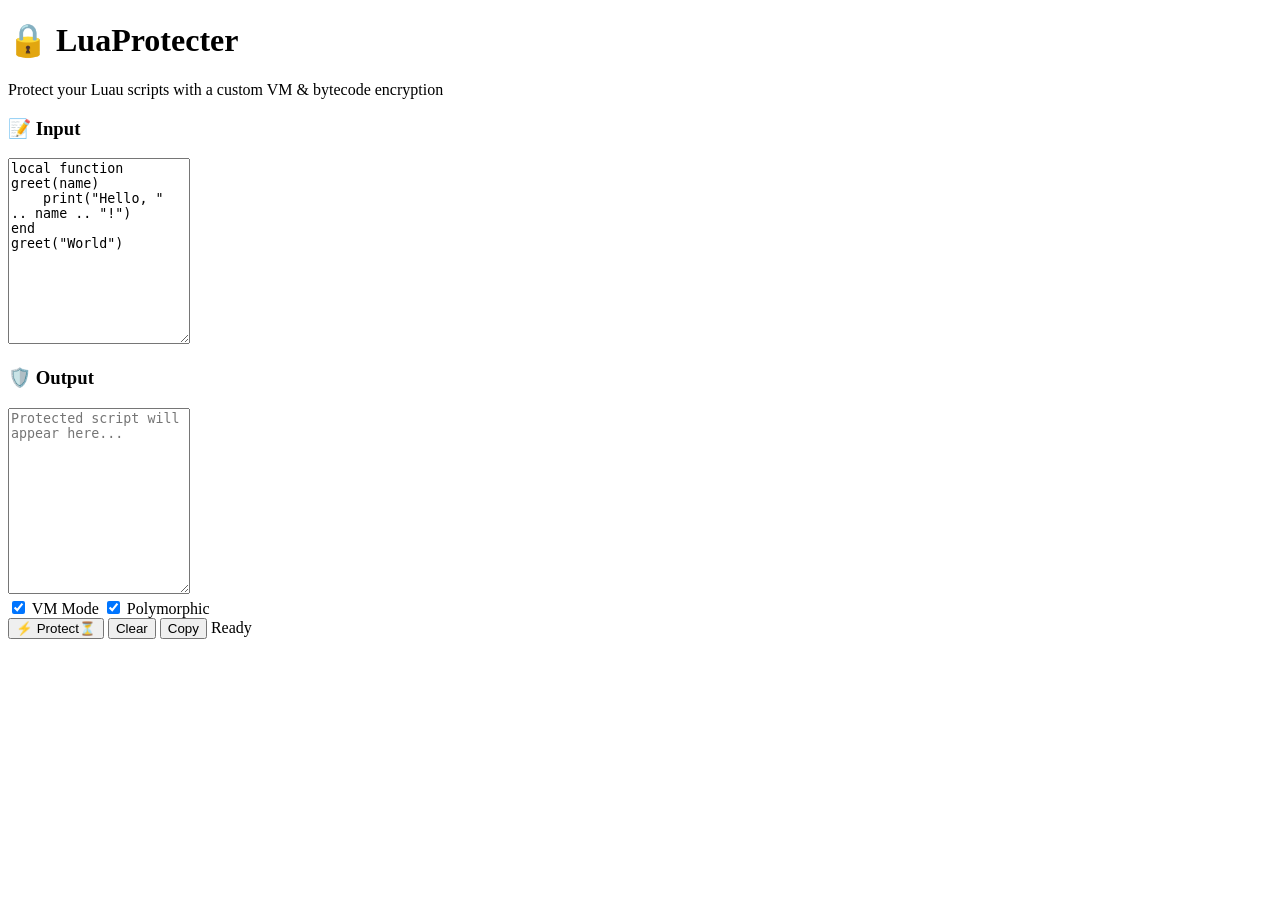
==== web/index.html @ b4e64ec9 "Update index.html" ====
<!DOCTYPE html>
<html lang="en">
<head>
    <meta charset="UTF-8">
    <meta name="viewport" content="width=device-width, initial-scale=1.0">
    <title>LuaProtecter</title>
    <link rel="stylesheet" href="/style.css">
</head>
<body>
    <header>
        <h1>🔒 LuaProtecter</h1>
        <p>Protect your Luau scripts with a custom VM &amp; bytecode encryption</p>
    </header>

    <main>
        <div class="row">
            <div class="col">
                <h3>📝 Input</h3>
                <textarea id="source" rows="12" placeholder="Paste your Luau source here...">local function greet(name)
    print("Hello, " .. name .. "!")
end
greet("World")</textarea>
            </div>
            <div class="col">
                <h3>🛡️ Output</h3>
                <textarea id="output" rows="12" readonly placeholder="Protected script will appear here..."></textarea>
            </div>
        </div>

        <div class="controls">
            <label><input type="checkbox" id="vmMode" checked> VM Mode</label>
            <label><input type="checkbox" id="polymorphic" checked> Polymorphic</label>
        </div>

        <div class="actions">
            <button id="protectButton"><span id="buttonText">⚡ Protect</span><span id="spinner" class="hidden">⏳</span></button>
            <button id="clearButton" class="secondary">Clear</button>
            <button id="copyButton" class="secondary">Copy</button>
            <span id="status">Ready</span>
        </div>
    </main>

    <script src="/app.js"></script>
</body>
</html>
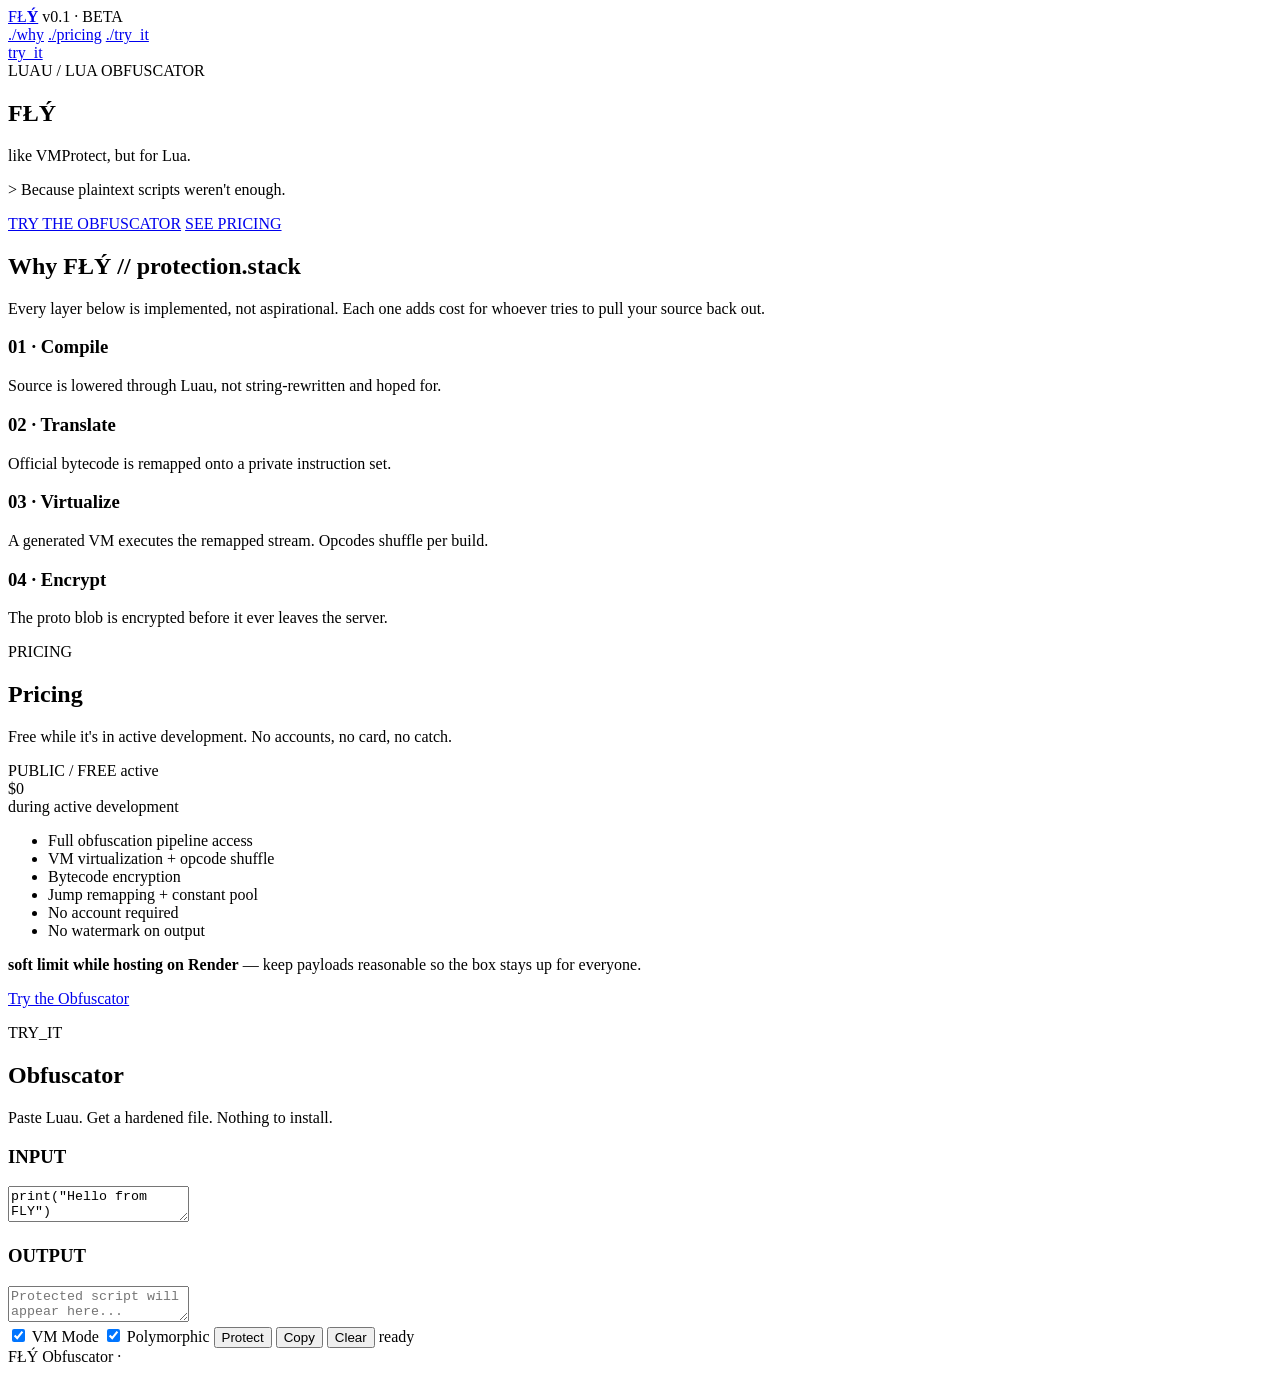
==== commit 57cd5606: "Update index.html" ====
--- a/web/index.html
+++ b/web/index.html
@@ -3,42 +3,99 @@
 <head>
     <meta charset="UTF-8">
     <meta name="viewport" content="width=device-width, initial-scale=1.0">
-    <title>LuaProtecter</title>
+    <title>FŁÝ — Lua / Luau Obfuscator</title>
     <link rel="stylesheet" href="/style.css">
 </head>
 <body>
-    <header>
-        <h1>🔒 LuaProtecter</h1>
-        <p>Protect your Luau scripts with a custom VM &amp; bytecode encryption</p>
+    <div class="scanlines"></div>
+
+    <header class="nav">
+        <a class="brand" href="#top">FŁ<b>Ý</b></a>
+        <span class="meta">v0.1 · BETA</span>
+        <nav>
+            <a href="#why">./why</a>
+            <a href="#pricing">./pricing</a>
+            <a href="#app">./try_it</a>
+        </nav>
+        <a class="nav-cta" href="#app">try_it</a>
     </header>
 
-    <main>
-        <div class="row">
-            <div class="col">
-                <h3>📝 Input</h3>
-                <textarea id="source" rows="12" placeholder="Paste your Luau source here...">local function greet(name)
-    print("Hello, " .. name .. "!")
-end
-greet("World")</textarea>
+    <section class="hero" id="top">
+        <div class="pill">LUAU / LUA OBFUSCATOR</div>
+        <h1 class="logo-huge">FŁÝ</h1>
+        <p class="tag">like VMProtect, but for Lua.</p>
+        <p class="typed">&gt; Because plaintext scripts weren't enough.<span class="caret"></span></p>
+        <div class="hero-actions">
+            <a class="btn btn-grad" href="#app">TRY THE OBFUSCATOR</a>
+            <a class="btn btn-ghost" href="#pricing">SEE PRICING</a>
+        </div>
+    </section>
+
+    <section class="why" id="why">
+        <h2>Why FŁ<b>Ý</b> <span>// protection.stack</span></h2>
+        <p>Every layer below is implemented, not aspirational. Each one adds cost for whoever tries to pull your source back out.</p>
+        <div class="layers">
+            <article><h3>01 · Compile</h3><p>Source is lowered through Luau, not string-rewritten and hoped for.</p></article>
+            <article><h3>02 · Translate</h3><p>Official bytecode is remapped onto a private instruction set.</p></article>
+            <article><h3>03 · Virtualize</h3><p>A generated VM executes the remapped stream. Opcodes shuffle per build.</p></article>
+            <article><h3>04 · Encrypt</h3><p>The proto blob is encrypted before it ever leaves the server.</p></article>
+        </div>
+    </section>
+
+    <section class="pricing" id="pricing">
+        <p class="kicker">PRICING</p>
+        <h2>Pricing</h2>
+        <p class="sub">Free while it's in active development. No accounts, no card, no catch.</p>
+
+        <div class="price-card">
+            <div class="price-top">
+                <span class="plan">PUBLIC / FREE</span>
+                <span class="badge">active</span>
             </div>
-            <div class="col">
-                <h3>🛡️ Output</h3>
-                <textarea id="output" rows="12" readonly placeholder="Protected script will appear here..."></textarea>
+            <div class="amount">$0</div>
+            <div class="during">during active development</div>
+            <ul>
+                <li>Full obfuscation pipeline access</li>
+                <li>VM virtualization + opcode shuffle</li>
+                <li>Bytecode encryption</li>
+                <li>Jump remapping + constant pool</li>
+                <li>No account required</li>
+                <li>No watermark on output</li>
+            </ul>
+            <p class="limit"><b>soft limit while hosting on Render</b> — keep payloads reasonable so the box stays up for everyone.</p>
+            <a class="btn btn-grad wide" href="#app">Try the Obfuscator</a>
+        </div>
+    </section>
+
+    <section class="app" id="app">
+        <p class="kicker">TRY_IT</p>
+        <h2>Obfuscator</h2>
+        <p class="sub">Paste Luau. Get a hardened file. Nothing to install.</p>
+
+        <div class="editor-grid">
+            <div class="pane">
+                <h3>INPUT</h3>
+                <textarea id="source">print("Hello from FLY")</textarea>
+            </div>
+            <div class="pane">
+                <h3>OUTPUT</h3>
+                <textarea id="output" readonly placeholder="Protected script will appear here..."></textarea>
             </div>
         </div>
 
         <div class="controls">
             <label><input type="checkbox" id="vmMode" checked> VM Mode</label>
             <label><input type="checkbox" id="polymorphic" checked> Polymorphic</label>
+            <button id="protectButton" class="btn btn-grad">Protect</button>
+            <button id="copyButton" class="btn btn-ghost">Copy</button>
+            <button id="clearButton" class="btn btn-ghost">Clear</button>
+            <span id="status">ready</span>
         </div>
+    </section>
 
-        <div class="actions">
-            <button id="protectButton"><span id="buttonText">⚡ Protect</span><span id="spinner" class="hidden">⏳</span></button>
-            <button id="clearButton" class="secondary">Clear</button>
-            <button id="copyButton" class="secondary">Copy</button>
-            <span id="status">Ready</span>
-        </div>
-    </main>
+    <footer>
+        FŁÝ Obfuscator · 
+    </footer>
 
     <script src="/app.js"></script>
 </body>
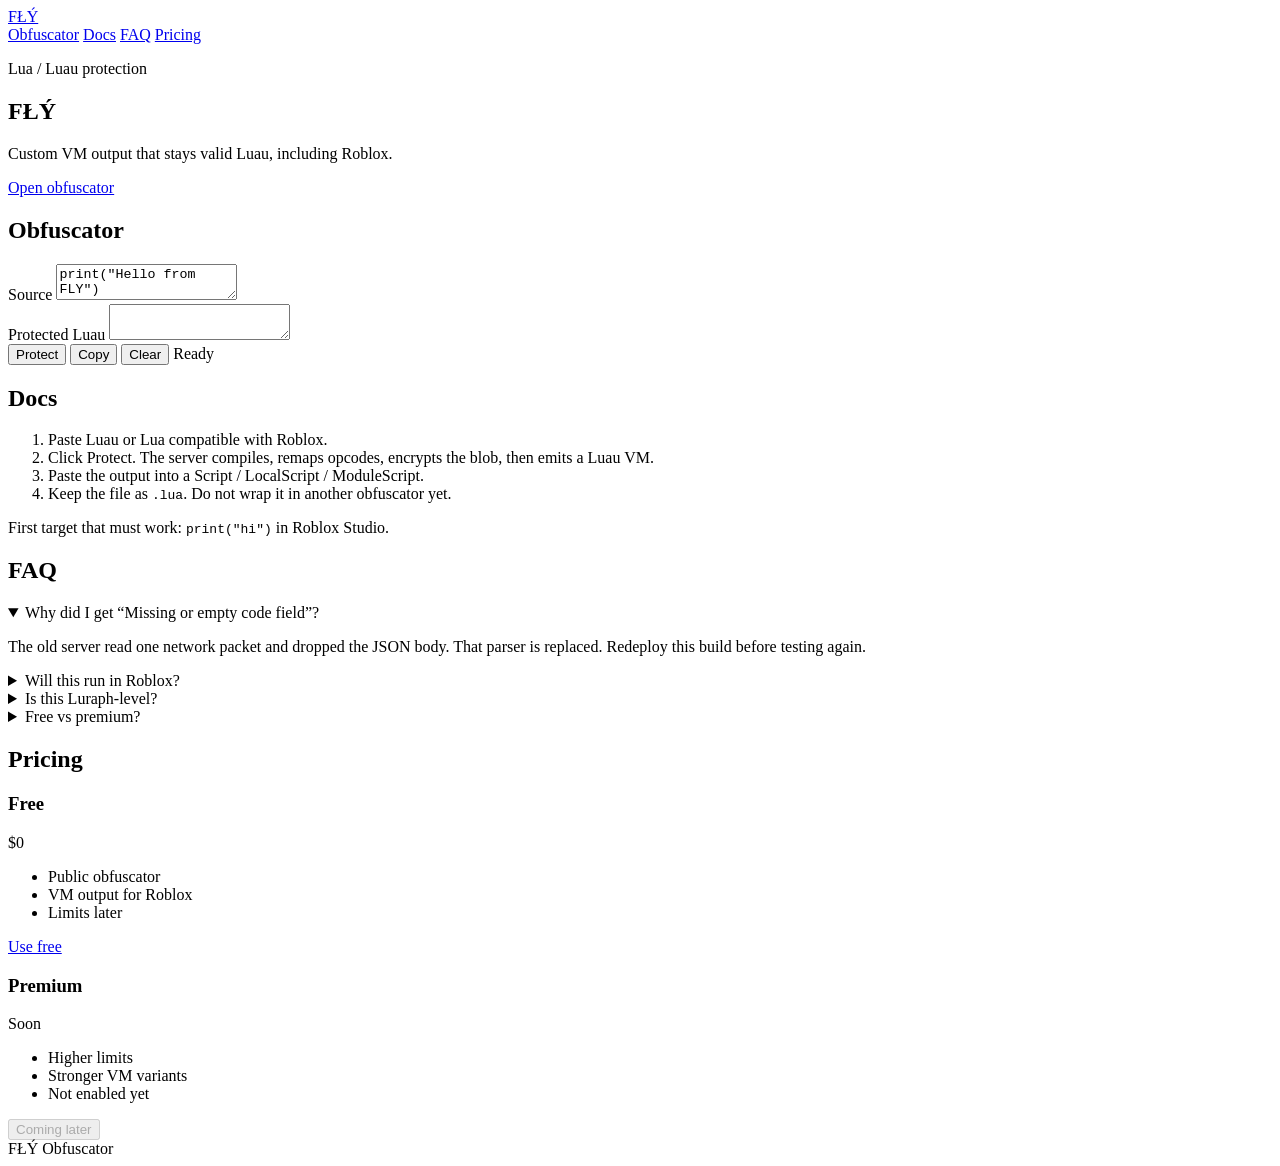
==== commit a7b936b6: "Update index.html" ====
--- a/web/index.html
+++ b/web/index.html
@@ -3,100 +3,105 @@
 <head>
     <meta charset="UTF-8">
     <meta name="viewport" content="width=device-width, initial-scale=1.0">
-    <title>FŁÝ — Lua / Luau Obfuscator</title>
+    <title>FŁÝ Obfuscator</title>
     <link rel="stylesheet" href="/style.css">
 </head>
 <body>
-    <div class="scanlines"></div>
-
-    <header class="nav">
-        <a class="brand" href="#top">FŁ<b>Ý</b></a>
-        <span class="meta">v0.1 · BETA</span>
+    <header>
+        <a class="logo" href="#top">FŁÝ</a>
         <nav>
-            <a href="#why">./why</a>
-            <a href="#pricing">./pricing</a>
-            <a href="#app">./try_it</a>
+            <a href="#app">Obfuscator</a>
+            <a href="#docs">Docs</a>
+            <a href="#faq">FAQ</a>
+            <a href="#pricing">Pricing</a>
         </nav>
-        <a class="nav-cta" href="#app">try_it</a>
     </header>
 
     <section class="hero" id="top">
-        <div class="pill">LUAU / LUA OBFUSCATOR</div>
-        <h1 class="logo-huge">FŁÝ</h1>
-        <p class="tag">like VMProtect, but for Lua.</p>
-        <p class="typed">&gt; Because plaintext scripts weren't enough.<span class="caret"></span></p>
-        <div class="hero-actions">
-            <a class="btn btn-grad" href="#app">TRY THE OBFUSCATOR</a>
-            <a class="btn btn-ghost" href="#pricing">SEE PRICING</a>
+        <p class="eyebrow">Lua / Luau protection</p>
+        <h1>FŁÝ</h1>
+        <p class="lead">Custom VM output that stays valid Luau, including Roblox.</p>
+        <a class="btn" href="#app">Open obfuscator</a>
+    </section>
+
+    <section id="app">
+        <h2>Obfuscator</h2>
+        <div class="grid">
+            <div>
+                <label>Source</label>
+                <textarea id="source">print("Hello from FLY")</textarea>
+            </div>
+            <div>
+                <label>Protected Luau</label>
+                <textarea id="output" readonly></textarea>
+            </div>
+        </div>
+        <div class="bar">
+            <button id="protectButton" class="btn">Protect</button>
+            <button id="copyButton" class="btn dim">Copy</button>
+            <button id="clearButton" class="btn dim">Clear</button>
+            <span id="status">Ready</span>
         </div>
     </section>
 
-    <section class="why" id="why">
-        <h2>Why FŁ<b>Ý</b> <span>// protection.stack</span></h2>
-        <p>Every layer below is implemented, not aspirational. Each one adds cost for whoever tries to pull your source back out.</p>
-        <div class="layers">
-            <article><h3>01 · Compile</h3><p>Source is lowered through Luau, not string-rewritten and hoped for.</p></article>
-            <article><h3>02 · Translate</h3><p>Official bytecode is remapped onto a private instruction set.</p></article>
-            <article><h3>03 · Virtualize</h3><p>A generated VM executes the remapped stream. Opcodes shuffle per build.</p></article>
-            <article><h3>04 · Encrypt</h3><p>The proto blob is encrypted before it ever leaves the server.</p></article>
+    <section id="docs">
+        <h2>Docs</h2>
+        <ol class="steps">
+            <li>Paste Luau or Lua compatible with Roblox.</li>
+            <li>Click Protect. The server compiles, remaps opcodes, encrypts the blob, then emits a Luau VM.</li>
+            <li>Paste the output into a Script / LocalScript / ModuleScript.</li>
+            <li>Keep the file as <code>.lua</code>. Do not wrap it in another obfuscator yet.</li>
+        </ol>
+        <p class="note">First target that must work: <code>print("hi")</code> in Roblox Studio.</p>
+    </section>
+
+    <section id="faq">
+        <h2>FAQ</h2>
+        <details open>
+            <summary>Why did I get “Missing or empty code field”?</summary>
+            <p>The old server read one network packet and dropped the JSON body. That parser is replaced. Redeploy this build before testing again.</p>
+        </details>
+        <details>
+            <summary>Will this run in Roblox?</summary>
+            <p>The emitted file is Luau. It uses <code>bit32</code>, <code>_ENV</code>, and <code>table.unpack</code> only. No <code>getfenv</code>, no <code>os</code>, no <code>debug</code>.</p>
+        </details>
+        <details>
+            <summary>Is this Luraph-level?</summary>
+            <p>No. This is a working custom VM pipeline. Strength comes after the output actually executes.</p>
+        </details>
+        <details>
+            <summary>Free vs premium?</summary>
+            <p>Not enforced yet. The cards are placeholders until the VM is stable.</p>
+        </details>
+    </section>
+
+    <section id="pricing">
+        <h2>Pricing</h2>
+        <div class="cards">
+            <article>
+                <h3>Free</h3>
+                <p class="price">$0</p>
+                <ul>
+                    <li>Public obfuscator</li>
+                    <li>VM output for Roblox</li>
+                    <li>Limits later</li>
+                </ul>
+                <a class="btn" href="#app">Use free</a>
+            </article>
+            <article class="soon">
+                <h3>Premium</h3>
+                <p class="price">Soon</p>
+                <ul>
+                    <li>Higher limits</li>
+                    <li>Stronger VM variants</li>
+                    <li>Not enabled yet</li>
+                </ul>
+                <button class="btn dim" disabled>Coming later</button>
+            </article>
         </div>
     </section>
 
-    <section class="pricing" id="pricing">
-        <p class="kicker">PRICING</p>
-        <h2>Pricing</h2>
-        <p class="sub">Free while it's in active development. No accounts, no card, no catch.</p>
-
-        <div class="price-card">
-            <div class="price-top">
-                <span class="plan">PUBLIC / FREE</span>
-                <span class="badge">active</span>
-            </div>
-            <div class="amount">$0</div>
-            <div class="during">during active development</div>
-            <ul>
-                <li>Full obfuscation pipeline access</li>
-                <li>VM virtualization + opcode shuffle</li>
-                <li>Bytecode encryption</li>
-                <li>Jump remapping + constant pool</li>
-                <li>No account required</li>
-                <li>No watermark on output</li>
-            </ul>
-            <p class="limit"><b>soft limit while hosting on Render</b> — keep payloads reasonable so the box stays up for everyone.</p>
-            <a class="btn btn-grad wide" href="#app">Try the Obfuscator</a>
-        </div>
-    </section>
-
-    <section class="app" id="app">
-        <p class="kicker">TRY_IT</p>
-        <h2>Obfuscator</h2>
-        <p class="sub">Paste Luau. Get a hardened file. Nothing to install.</p>
-
-        <div class="editor-grid">
-            <div class="pane">
-                <h3>INPUT</h3>
-                <textarea id="source">print("Hello from FLY")</textarea>
-            </div>
-            <div class="pane">
-                <h3>OUTPUT</h3>
-                <textarea id="output" readonly placeholder="Protected script will appear here..."></textarea>
-            </div>
-        </div>
-
-        <div class="controls">
-            <label><input type="checkbox" id="vmMode" checked> VM Mode</label>
-            <label><input type="checkbox" id="polymorphic" checked> Polymorphic</label>
-            <button id="protectButton" class="btn btn-grad">Protect</button>
-            <button id="copyButton" class="btn btn-ghost">Copy</button>
-            <button id="clearButton" class="btn btn-ghost">Clear</button>
-            <span id="status">ready</span>
-        </div>
-    </section>
-
-    <footer>
-        FŁÝ Obfuscator · 
-    </footer>
-
+    <footer>FŁÝ Obfuscator</footer>
     <script src="/app.js"></script>
 </body>
 </html>
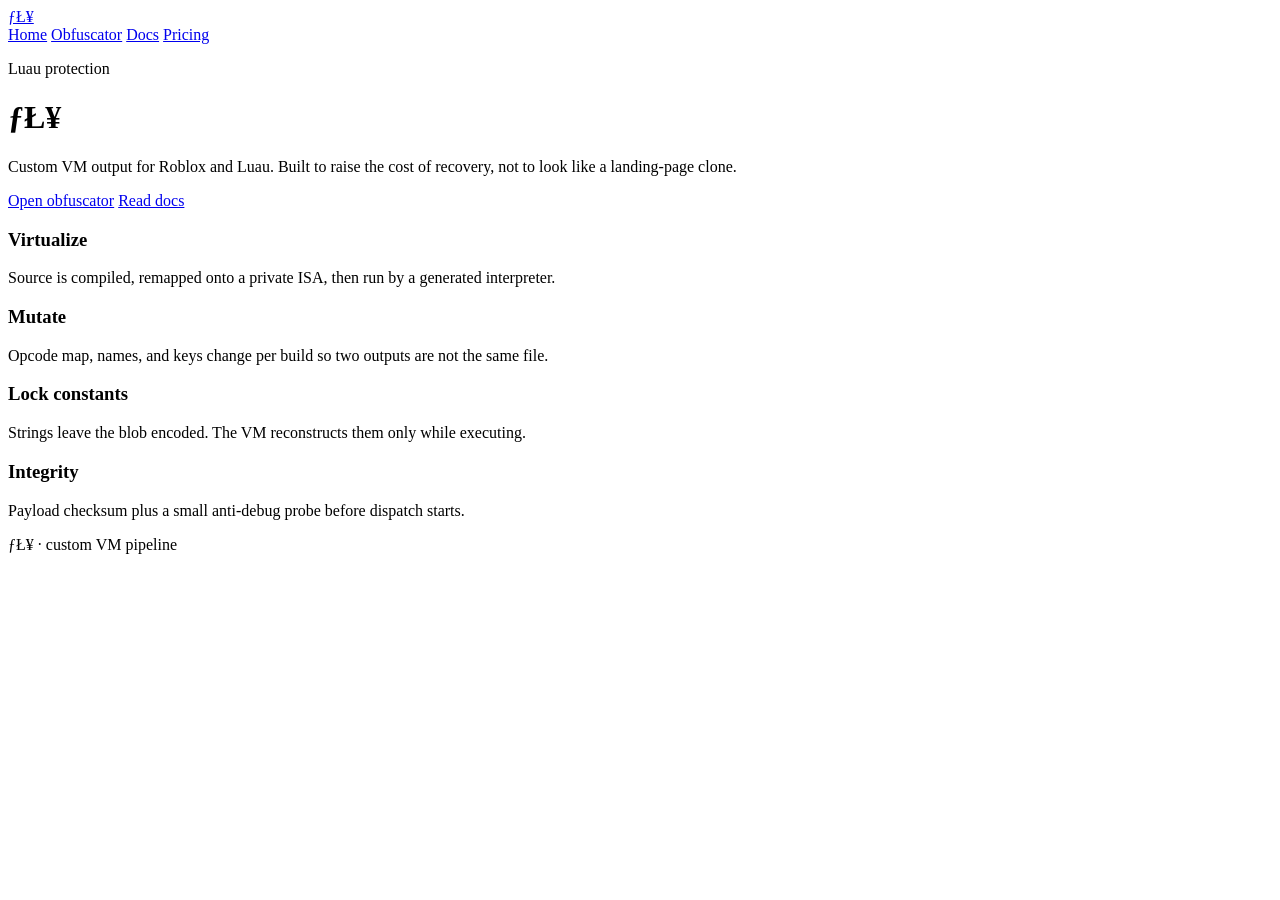
==== commit 1011df7a: "Update index.html" ====
--- a/web/index.html
+++ b/web/index.html
@@ -3,105 +3,36 @@
 <head>
     <meta charset="UTF-8">
     <meta name="viewport" content="width=device-width, initial-scale=1.0">
-    <title>FŁÝ Obfuscator</title>
+    <title>ƒŁ¥</title>
     <link rel="stylesheet" href="/style.css">
 </head>
 <body>
-    <header>
-        <a class="logo" href="#top">FŁÝ</a>
+    <header class="nav">
+        <a class="brand" href="/home">ƒŁ¥</a>
         <nav>
-            <a href="#app">Obfuscator</a>
-            <a href="#docs">Docs</a>
-            <a href="#faq">FAQ</a>
-            <a href="#pricing">Pricing</a>
+            <a class="active" href="/home">Home</a>
+            <a href="/obfuscator">Obfuscator</a>
+            <a href="/docs">Docs</a>
+            <a href="/pricing">Pricing</a>
         </nav>
     </header>
-
-    <section class="hero" id="top">
-        <p class="eyebrow">Lua / Luau protection</p>
-        <h1>FŁÝ</h1>
-        <p class="lead">Custom VM output that stays valid Luau, including Roblox.</p>
-        <a class="btn" href="#app">Open obfuscator</a>
-    </section>
-
-    <section id="app">
-        <h2>Obfuscator</h2>
+    <main class="wrap hero">
+        <p class="kicker">Luau protection</p>
+        <h1>ƒŁ¥</h1>
+        <p class="lead">Custom VM output for Roblox and Luau. Built to raise the cost of recovery, not to look like a landing-page clone.</p>
+        <div class="row">
+            <a class="btn" href="/obfuscator">Open obfuscator</a>
+            <a class="btn ghost" href="/docs">Read docs</a>
+        </div>
+    </main>
+    <section class="wrap">
         <div class="grid">
-            <div>
-                <label>Source</label>
-                <textarea id="source">print("Hello from FLY")</textarea>
-            </div>
-            <div>
-                <label>Protected Luau</label>
-                <textarea id="output" readonly></textarea>
-            </div>
-        </div>
-        <div class="bar">
-            <button id="protectButton" class="btn">Protect</button>
-            <button id="copyButton" class="btn dim">Copy</button>
-            <button id="clearButton" class="btn dim">Clear</button>
-            <span id="status">Ready</span>
+            <article class="card"><h3>Virtualize</h3><p>Source is compiled, remapped onto a private ISA, then run by a generated interpreter.</p></article>
+            <article class="card"><h3>Mutate</h3><p>Opcode map, names, and keys change per build so two outputs are not the same file.</p></article>
+            <article class="card"><h3>Lock constants</h3><p>Strings leave the blob encoded. The VM reconstructs them only while executing.</p></article>
+            <article class="card"><h3>Integrity</h3><p>Payload checksum plus a small anti-debug probe before dispatch starts.</p></article>
         </div>
     </section>
-
-    <section id="docs">
-        <h2>Docs</h2>
-        <ol class="steps">
-            <li>Paste Luau or Lua compatible with Roblox.</li>
-            <li>Click Protect. The server compiles, remaps opcodes, encrypts the blob, then emits a Luau VM.</li>
-            <li>Paste the output into a Script / LocalScript / ModuleScript.</li>
-            <li>Keep the file as <code>.lua</code>. Do not wrap it in another obfuscator yet.</li>
-        </ol>
-        <p class="note">First target that must work: <code>print("hi")</code> in Roblox Studio.</p>
-    </section>
-
-    <section id="faq">
-        <h2>FAQ</h2>
-        <details open>
-            <summary>Why did I get “Missing or empty code field”?</summary>
-            <p>The old server read one network packet and dropped the JSON body. That parser is replaced. Redeploy this build before testing again.</p>
-        </details>
-        <details>
-            <summary>Will this run in Roblox?</summary>
-            <p>The emitted file is Luau. It uses <code>bit32</code>, <code>_ENV</code>, and <code>table.unpack</code> only. No <code>getfenv</code>, no <code>os</code>, no <code>debug</code>.</p>
-        </details>
-        <details>
-            <summary>Is this Luraph-level?</summary>
-            <p>No. This is a working custom VM pipeline. Strength comes after the output actually executes.</p>
-        </details>
-        <details>
-            <summary>Free vs premium?</summary>
-            <p>Not enforced yet. The cards are placeholders until the VM is stable.</p>
-        </details>
-    </section>
-
-    <section id="pricing">
-        <h2>Pricing</h2>
-        <div class="cards">
-            <article>
-                <h3>Free</h3>
-                <p class="price">$0</p>
-                <ul>
-                    <li>Public obfuscator</li>
-                    <li>VM output for Roblox</li>
-                    <li>Limits later</li>
-                </ul>
-                <a class="btn" href="#app">Use free</a>
-            </article>
-            <article class="soon">
-                <h3>Premium</h3>
-                <p class="price">Soon</p>
-                <ul>
-                    <li>Higher limits</li>
-                    <li>Stronger VM variants</li>
-                    <li>Not enabled yet</li>
-                </ul>
-                <button class="btn dim" disabled>Coming later</button>
-            </article>
-        </div>
-    </section>
-
-    <footer>FŁÝ Obfuscator</footer>
-    <script src="/app.js"></script>
+    <footer>ƒŁ¥ · custom VM pipeline</footer>
 </body>
 </html>
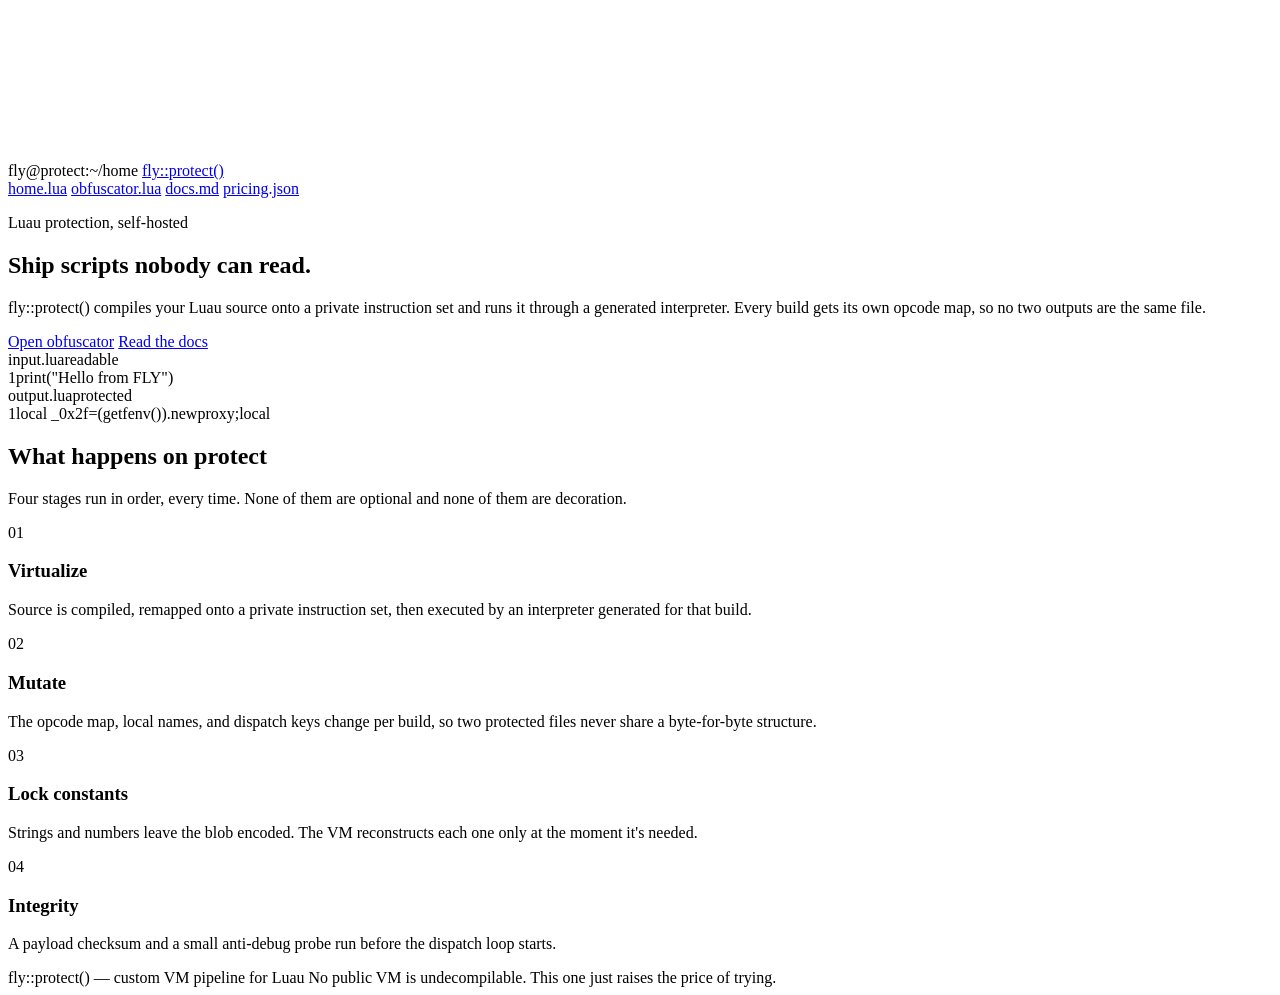
==== commit db9c2fb4: "Update index.html" ====
--- a/web/index.html
+++ b/web/index.html
@@ -3,36 +3,142 @@
 <head>
     <meta charset="UTF-8">
     <meta name="viewport" content="width=device-width, initial-scale=1.0">
-    <title>ƒŁ¥</title>
+    <title>fly::protect() · Luau obfuscator</title>
+    <meta name="description" content="Compile Roblox Luau into a private virtual machine. Custom opcode maps, encoded constants, and an integrity check before dispatch.">
     <link rel="stylesheet" href="/style.css">
 </head>
 <body>
-    <header class="nav">
-        <a class="brand" href="/home">ƒŁ¥</a>
-        <nav>
-            <a class="active" href="/home">Home</a>
-            <a href="/obfuscator">Obfuscator</a>
-            <a href="/docs">Docs</a>
-            <a href="/pricing">Pricing</a>
+    <canvas id="bg-grid" aria-hidden="true"></canvas>
+
+    <div class="chrome">
+        <div class="titlebar">
+            <div class="dots"><span></span><span></span><span></span></div>
+            <span class="path">fly@protect:~/home</span>
+            <a class="brand" href="/home"><span class="p1">fly::</span>protect<span class="p2">()</span></a>
+        </div>
+        <nav class="tabs">
+            <a class="tab active" href="/home"><span class="dot"></span>home.lua</a>
+            <a class="tab" href="/obfuscator"><span class="dot"></span>obfuscator.lua</a>
+            <a class="tab" href="/docs"><span class="dot"></span>docs.md</a>
+            <a class="tab" href="/pricing"><span class="dot"></span>pricing.json</a>
         </nav>
-    </header>
-    <main class="wrap hero">
-        <p class="kicker">Luau protection</p>
-        <h1>ƒŁ¥</h1>
-        <p class="lead">Custom VM output for Roblox and Luau. Built to raise the cost of recovery, not to look like a landing-page clone.</p>
-        <div class="row">
-            <a class="btn" href="/obfuscator">Open obfuscator</a>
-            <a class="btn ghost" href="/docs">Read docs</a>
-        </div>
+    </div>
+
+    <main class="wrap">
+        <section class="hero">
+            <div>
+                <p class="eyebrow">Luau protection, self-hosted</p>
+                <h1>Ship scripts nobody can read.</h1>
+                <p class="lead">fly::protect() compiles your Luau source onto a private instruction set and runs it through a generated interpreter. Every build gets its own opcode map, so no two outputs are the same file.</p>
+                <div class="row">
+                    <a class="btn" href="/obfuscator">Open obfuscator</a>
+                    <a class="btn ghost" href="/docs">Read the docs</a>
+                </div>
+            </div>
+
+            <div class="diff" id="hero-diff">
+                <div class="diff-row">
+                    <div class="diff-pane src">
+                        <div class="diff-label"><span>input.lua</span><span>readable</span></div>
+                        <div class="diff-body" id="diff-src"></div>
+                    </div>
+                    <div class="diff-pane out">
+                        <div class="diff-label"><span>output.lua</span><span>protected</span></div>
+                        <div class="diff-body" id="diff-out"></div>
+                    </div>
+                </div>
+            </div>
+        </section>
+
+        <section class="pipeline">
+            <h2>What happens on protect</h2>
+            <p>Four stages run in order, every time. None of them are optional and none of them are decoration.</p>
+            <div class="steps">
+                <div class="step">
+                    <div class="step-num">01</div>
+                    <h3>Virtualize</h3>
+                    <p>Source is compiled, remapped onto a private instruction set, then executed by an interpreter generated for that build.</p>
+                </div>
+                <div class="step">
+                    <div class="step-num">02</div>
+                    <h3>Mutate</h3>
+                    <p>The opcode map, local names, and dispatch keys change per build, so two protected files never share a byte-for-byte structure.</p>
+                </div>
+                <div class="step">
+                    <div class="step-num">03</div>
+                    <h3>Lock constants</h3>
+                    <p>Strings and numbers leave the blob encoded. The VM reconstructs each one only at the moment it's needed.</p>
+                </div>
+                <div class="step">
+                    <div class="step-num">04</div>
+                    <h3>Integrity</h3>
+                    <p>A payload checksum and a small anti-debug probe run before the dispatch loop starts.</p>
+                </div>
+            </div>
+        </section>
     </main>
-    <section class="wrap">
-        <div class="grid">
-            <article class="card"><h3>Virtualize</h3><p>Source is compiled, remapped onto a private ISA, then run by a generated interpreter.</p></article>
-            <article class="card"><h3>Mutate</h3><p>Opcode map, names, and keys change per build so two outputs are not the same file.</p></article>
-            <article class="card"><h3>Lock constants</h3><p>Strings leave the blob encoded. The VM reconstructs them only while executing.</p></article>
-            <article class="card"><h3>Integrity</h3><p>Payload checksum plus a small anti-debug probe before dispatch starts.</p></article>
-        </div>
-    </section>
-    <footer>ƒŁ¥ · custom VM pipeline</footer>
+
+    <footer>
+        <span>fly::protect() — custom VM pipeline for Luau</span>
+        <span>No public VM is undecompilable. This one just raises the price of trying.</span>
+    </footer>
+
+    <script src="/bg.js"></script>
+    <script>
+        (function () {
+            var srcEl = document.getElementById("diff-src");
+            var outEl = document.getElementById("diff-out");
+            var srcText = 'print("Hello from FLY")';
+            var outText = "local _0x2f=(getfenv()).newproxy;local _0xa9={0x1b,0x4e,0x0d,0x2a,0x77,0x3c,0x91,0x0f};for _0xi=1,#_0xa9 do _0xa9[_0xi]=_0xa9[_0xi]~0x5a end;return (loadstring or load)(string.char(unpack(_0xa9)))()";
+            var reduce = window.matchMedia && window.matchMedia("(prefers-reduced-motion: reduce)").matches;
+
+            function line(container, gutter) {
+                var row = document.createElement("div");
+                var g = document.createElement("span");
+                g.className = "gutter";
+                g.textContent = gutter;
+                var span = document.createElement("span");
+                row.appendChild(g);
+                row.appendChild(span);
+                container.appendChild(row);
+                return span;
+            }
+
+            if (reduce) {
+                line(srcEl, 1).textContent = srcText;
+                var o = line(outEl, 1);
+                o.textContent = outText.slice(0, 64) + "…";
+                return;
+            }
+
+            var srcSpan = line(srcEl, 1);
+            var i = 0;
+            (function typeSrc() {
+                if (i <= srcText.length) {
+                    srcSpan.innerHTML = srcText.slice(0, i) + '<span class="caret"></span>';
+                    i++;
+                    setTimeout(typeSrc, 26);
+                } else {
+                    srcSpan.innerHTML = srcText;
+                    setTimeout(runProtect, 500);
+                }
+            })();
+
+            function runProtect() {
+                var outSpan = line(outEl, 1);
+                var j = 0;
+                var shown = outText.slice(0, 120);
+                (function typeOut() {
+                    if (j <= shown.length) {
+                        outSpan.innerHTML = shown.slice(0, j) + '<span class="caret"></span>';
+                        j += 3;
+                        setTimeout(typeOut, 12);
+                    } else {
+                        outSpan.innerHTML = shown + "…";
+                    }
+                })();
+            }
+        })();
+    </script>
 </body>
-</html>+</html>
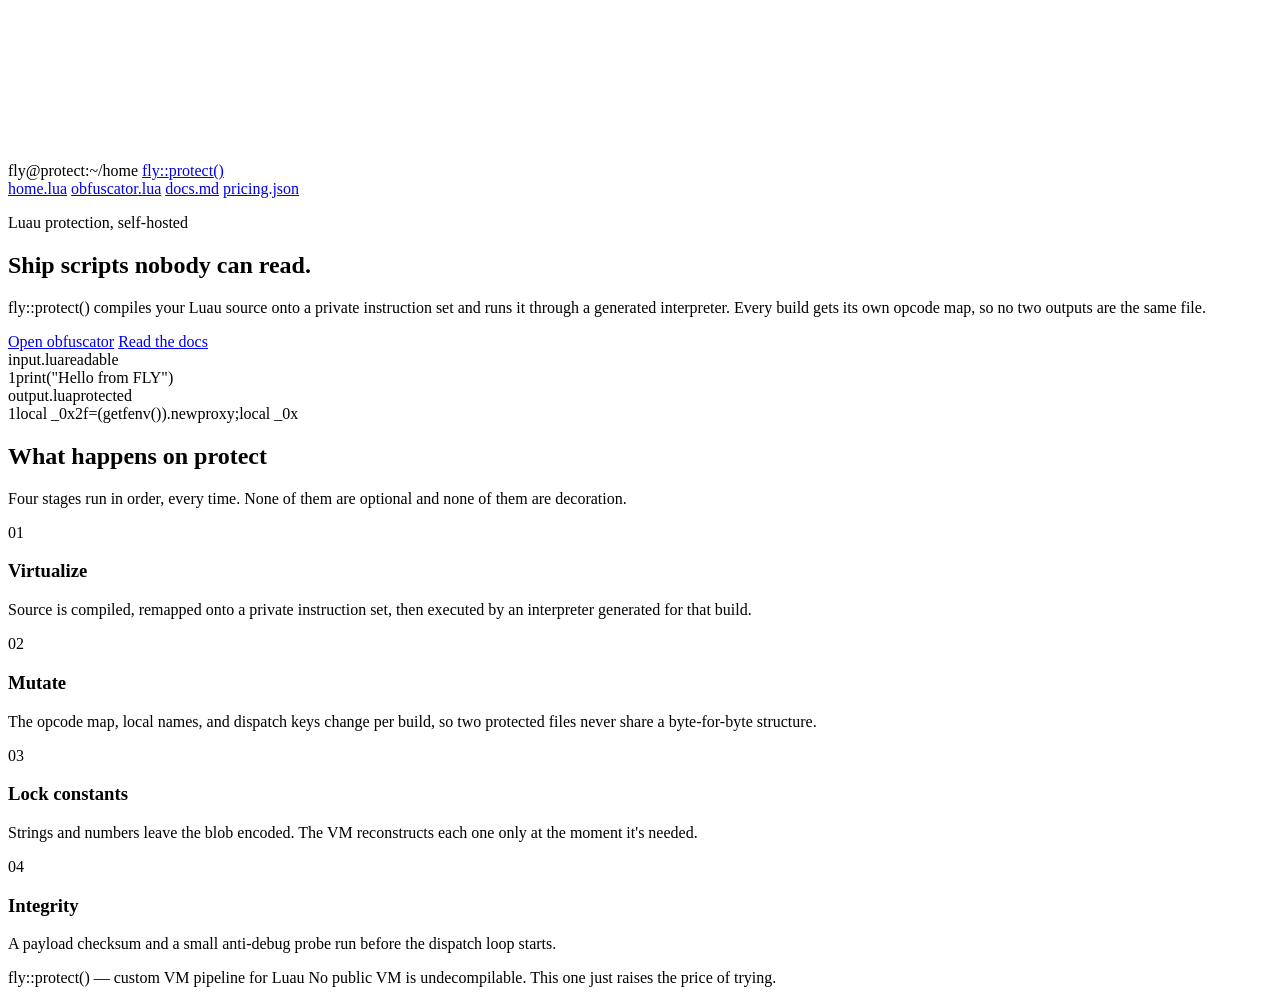
==== commit d4ad8587: "Update index.html" ====
--- a/web/index.html
+++ b/web/index.html
@@ -3,7 +3,7 @@
 <head>
     <meta charset="UTF-8">
     <meta name="viewport" content="width=device-width, initial-scale=1.0">
-    <title>fly::protect() · Luau obfuscator</title>
+    <title>fły · Luau obfuscator</title>
     <meta name="description" content="Compile Roblox Luau into a private virtual machine. Custom opcode maps, encoded constants, and an integrity check before dispatch.">
     <link rel="stylesheet" href="/style.css">
 </head>
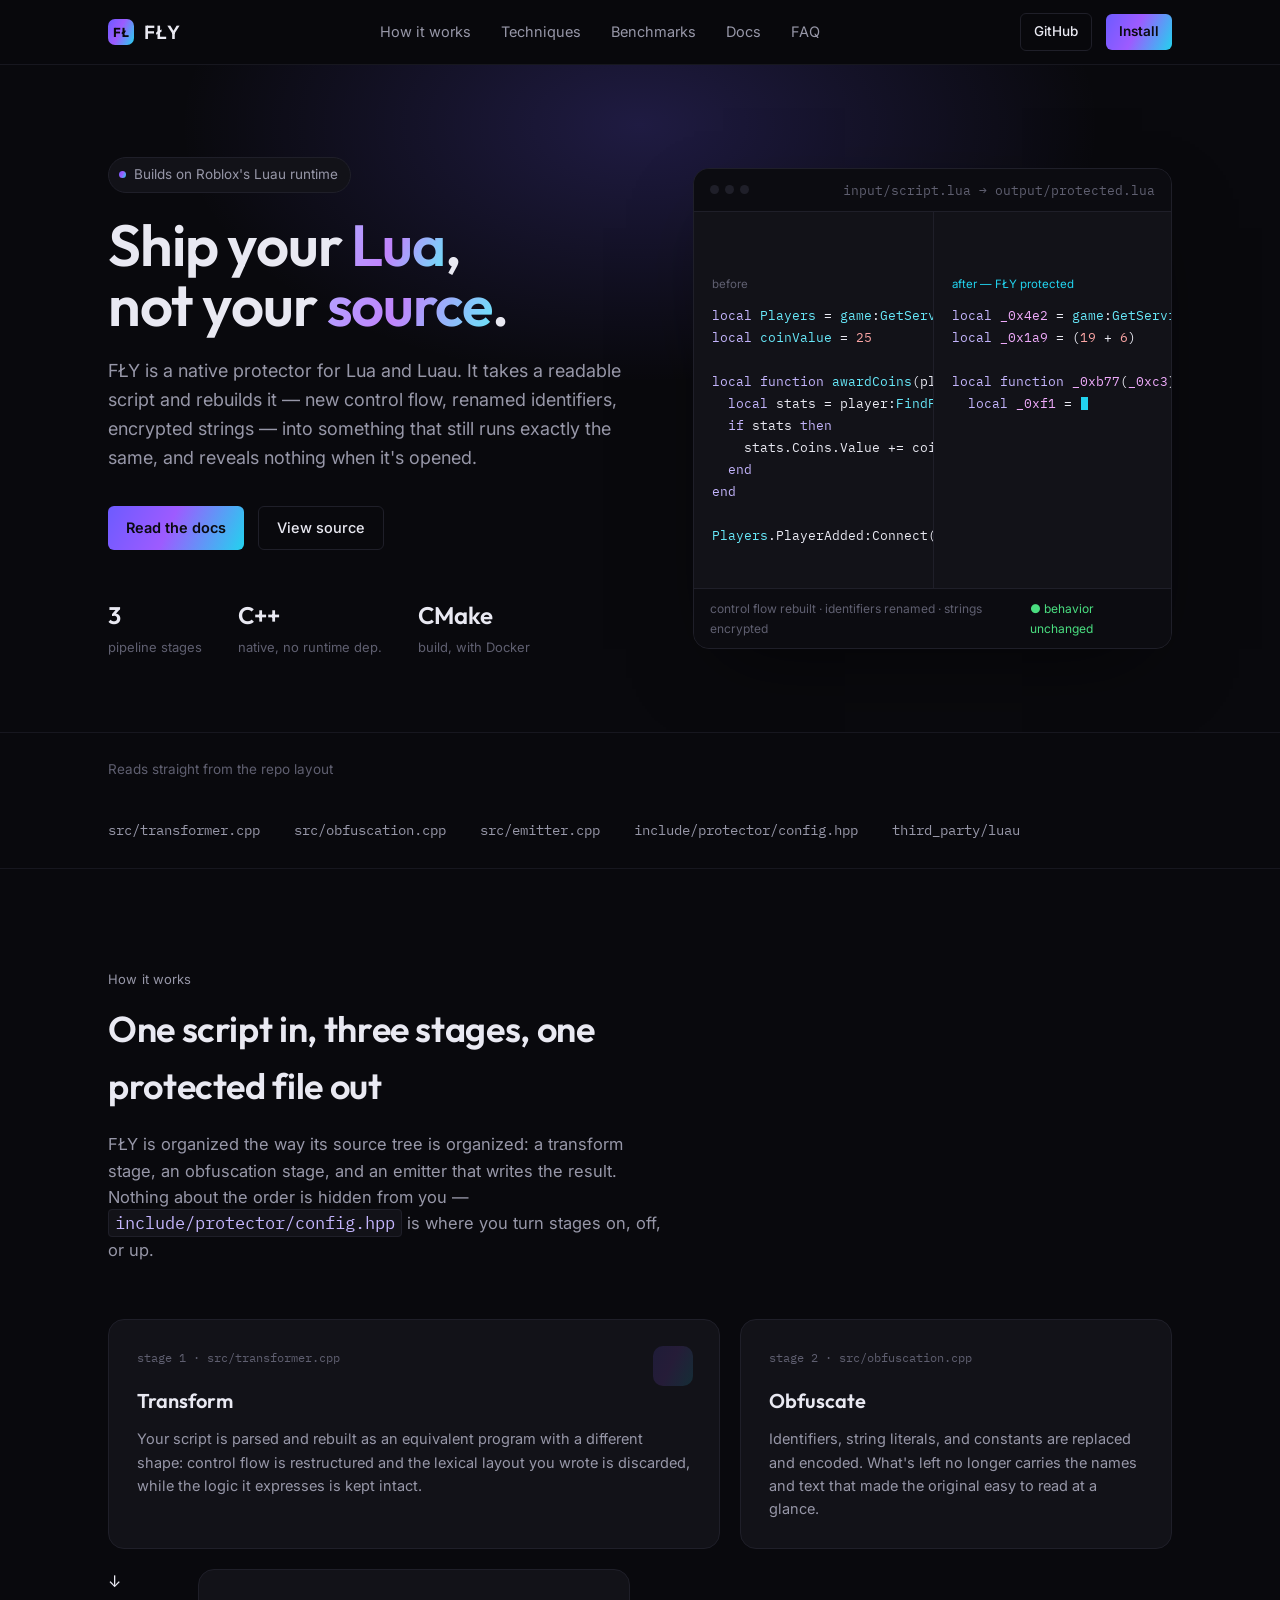
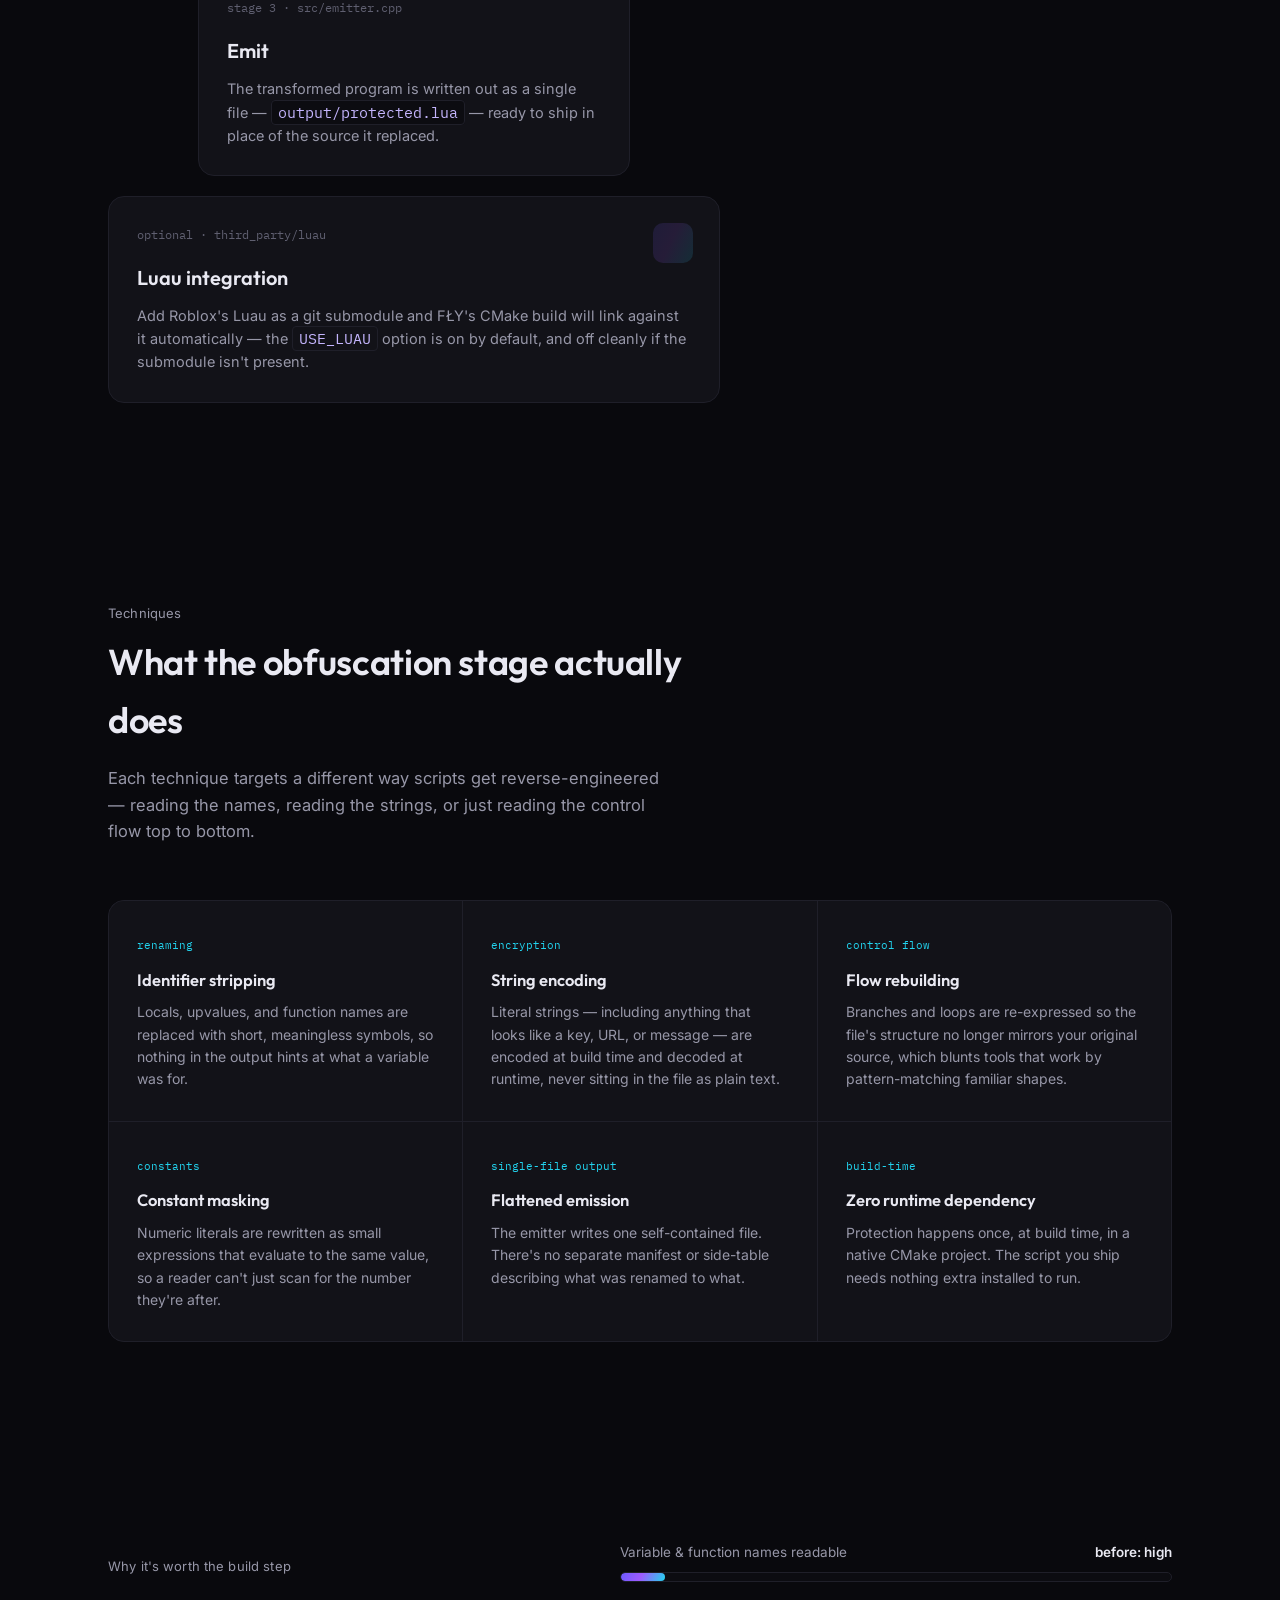
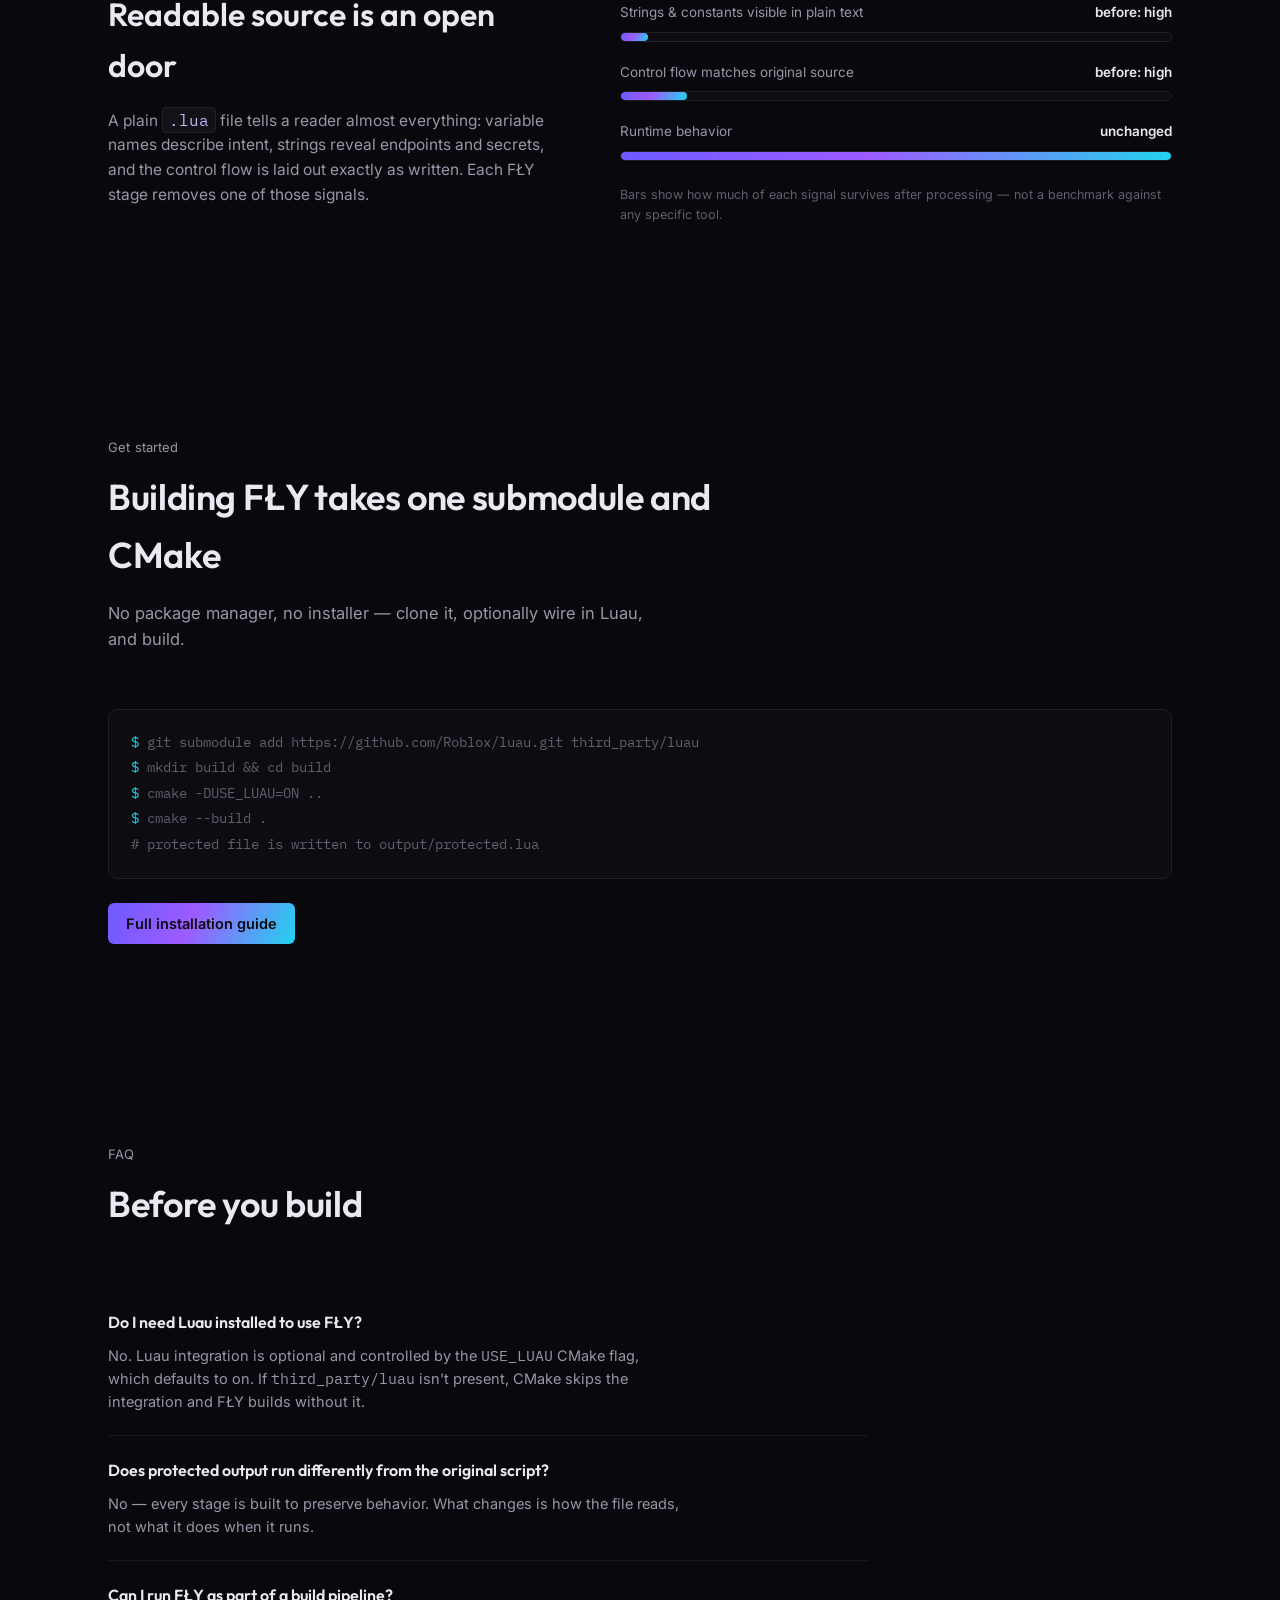
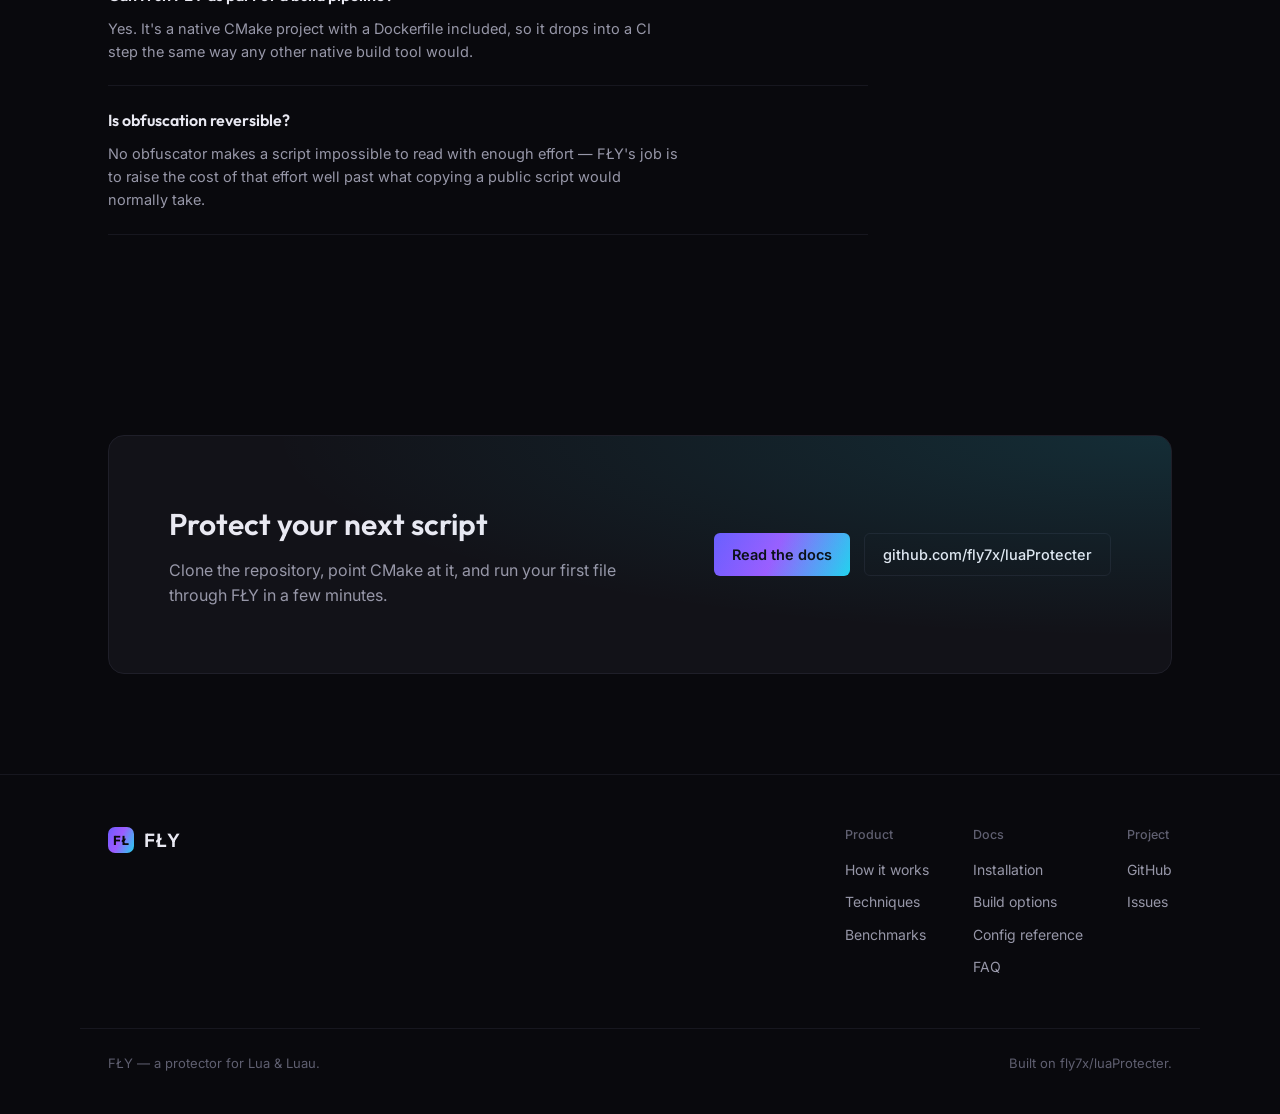
==== commit ebbbb86d: "Redesign web/ as FŁY marketing + docs site - New gradient-branded landing page with live before/afte" ====
--- a/web/index.html
+++ b/web/index.html
@@ -1,144 +1,295 @@
-<!DOCTYPE html>
+<!doctype html>
 <html lang="en">
 <head>
-    <meta charset="UTF-8">
-    <meta name="viewport" content="width=device-width, initial-scale=1.0">
-    <title>fły · Luau obfuscator</title>
-    <meta name="description" content="Compile Roblox Luau into a private virtual machine. Custom opcode maps, encoded constants, and an integrity check before dispatch.">
-    <link rel="stylesheet" href="/style.css">
+<meta charset="utf-8">
+<meta name="viewport" content="width=device-width, initial-scale=1">
+<title>FŁY — a protector for Lua and Luau scripts</title>
+<meta name="description" content="FŁY rewrites your Lua and Luau source before it ships, so the file that leaves your build is unreadable and unmodifiable — without changing how it runs.">
+<link rel="preconnect" href="https://fonts.googleapis.com">
+<link rel="preconnect" href="https://fonts.gstatic.com" crossorigin>
+<link href="https://fonts.googleapis.com/css2?family=Outfit:wght@500;600;700&family=Inter:wght@400;500;600&family=IBM+Plex+Mono:wght@400;500&display=swap" rel="stylesheet">
+<link rel="stylesheet" href="style.css">
 </head>
 <body>
-    <canvas id="bg-grid" aria-hidden="true"></canvas>
-
-    <div class="chrome">
-        <div class="titlebar">
-            <div class="dots"><span></span><span></span><span></span></div>
-            <span class="path">fly@protect:~/home</span>
-            <a class="brand" href="/home"><span class="p1">fly::</span>protect<span class="p2">()</span></a>
+
+<nav class="nav">
+  <div class="nav-inner">
+    <a href="index.html" class="brand"><span class="mark">FŁ</span>FŁY</a>
+    <div class="nav-links">
+      <a href="#pipeline">How it works</a>
+      <a href="#techniques">Techniques</a>
+      <a href="#benchmarks">Benchmarks</a>
+      <a href="docs.html">Docs</a>
+      <a href="#faq">FAQ</a>
+    </div>
+    <div class="nav-cta">
+      <a class="btn btn-ghost btn-sm" href="https://github.com/fly7x/luaProtecter" target="_blank" rel="noopener">GitHub</a>
+      <a class="btn btn-primary btn-sm" href="docs.html#installation">Install</a>
+    </div>
+  </div>
+</nav>
+
+<header class="hero">
+  <div class="container hero-grid">
+    <div>
+      <div class="hero-kicker"><span class="dot"></span>Builds on Roblox's Luau runtime</div>
+      <h1>Ship your <span class="grad-text">Lua</span>,<br>not your <span class="grad-text">source</span>.</h1>
+      <p class="lead">FŁY is a native protector for Lua and Luau. It takes a readable script and rebuilds it — new control flow, renamed identifiers, encrypted strings — into something that still runs exactly the same, and reveals nothing when it's opened.</p>
+      <div class="hero-actions">
+        <a class="btn btn-primary" href="docs.html#installation">Read the docs</a>
+        <a class="btn btn-ghost" href="https://github.com/fly7x/luaProtecter" target="_blank" rel="noopener">View source</a>
+      </div>
+      <div class="hero-stats">
+        <div class="stat"><b>3</b><span>pipeline stages</span></div>
+        <div class="stat"><b>C++</b><span>native, no runtime dep.</span></div>
+        <div class="stat"><b>CMake</b><span>build, with Docker</span></div>
+      </div>
+    </div>
+
+    <div class="transform-panel">
+      <div class="panel-titlebar">
+        <div class="panel-dots"><span></span><span></span><span></span></div>
+        <div class="file">input/script.lua → output/protected.lua</div>
+      </div>
+      <div class="transform-body">
+        <div class="transform-col">
+          <span class="transform-label">before</span><!--
+       --><span><span class="tok-kw">local</span> <span class="tok-fn">Players</span> = <span class="tok-fn">game</span>:<span class="tok-fn">GetService</span>(<span class="tok-str">"Players"</span>)
+<span class="tok-kw">local</span> <span class="tok-fn">coinValue</span> = <span class="tok-num">25</span>
+
+<span class="tok-kw">local</span> <span class="tok-kw">function</span> <span class="tok-fn">awardCoins</span>(player)
+  <span class="tok-kw">local</span> stats = player:<span class="tok-fn">FindFirstChild</span>(<span class="tok-str">"leaderstats"</span>)
+  <span class="tok-kw">if</span> stats <span class="tok-kw">then</span>
+    stats.Coins.Value += coinValue
+  <span class="tok-kw">end</span>
+<span class="tok-kw">end</span>
+
+<span class="tok-fn">Players</span>.PlayerAdded:Connect(awardCoins)</span>
         </div>
-        <nav class="tabs">
-            <a class="tab active" href="/home"><span class="dot"></span>home.lua</a>
-            <a class="tab" href="/obfuscator"><span class="dot"></span>obfuscator.lua</a>
-            <a class="tab" href="/docs"><span class="dot"></span>docs.md</a>
-            <a class="tab" href="/pricing"><span class="dot"></span>pricing.json</a>
-        </nav>
-    </div>
-
-    <main class="wrap">
-        <section class="hero">
-            <div>
-                <p class="eyebrow">Luau protection, self-hosted</p>
-                <h1>Ship scripts nobody can read.</h1>
-                <p class="lead">fly::protect() compiles your Luau source onto a private instruction set and runs it through a generated interpreter. Every build gets its own opcode map, so no two outputs are the same file.</p>
-                <div class="row">
-                    <a class="btn" href="/obfuscator">Open obfuscator</a>
-                    <a class="btn ghost" href="/docs">Read the docs</a>
-                </div>
-            </div>
-
-            <div class="diff" id="hero-diff">
-                <div class="diff-row">
-                    <div class="diff-pane src">
-                        <div class="diff-label"><span>input.lua</span><span>readable</span></div>
-                        <div class="diff-body" id="diff-src"></div>
-                    </div>
-                    <div class="diff-pane out">
-                        <div class="diff-label"><span>output.lua</span><span>protected</span></div>
-                        <div class="diff-body" id="diff-out"></div>
-                    </div>
-                </div>
-            </div>
-        </section>
-
-        <section class="pipeline">
-            <h2>What happens on protect</h2>
-            <p>Four stages run in order, every time. None of them are optional and none of them are decoration.</p>
-            <div class="steps">
-                <div class="step">
-                    <div class="step-num">01</div>
-                    <h3>Virtualize</h3>
-                    <p>Source is compiled, remapped onto a private instruction set, then executed by an interpreter generated for that build.</p>
-                </div>
-                <div class="step">
-                    <div class="step-num">02</div>
-                    <h3>Mutate</h3>
-                    <p>The opcode map, local names, and dispatch keys change per build, so two protected files never share a byte-for-byte structure.</p>
-                </div>
-                <div class="step">
-                    <div class="step-num">03</div>
-                    <h3>Lock constants</h3>
-                    <p>Strings and numbers leave the blob encoded. The VM reconstructs each one only at the moment it's needed.</p>
-                </div>
-                <div class="step">
-                    <div class="step-num">04</div>
-                    <h3>Integrity</h3>
-                    <p>A payload checksum and a small anti-debug probe run before the dispatch loop starts.</p>
-                </div>
-            </div>
-        </section>
-    </main>
-
-    <footer>
-        <span>fly::protect() — custom VM pipeline for Luau</span>
-        <span>No public VM is undecompilable. This one just raises the price of trying.</span>
-    </footer>
-
-    <script src="/bg.js"></script>
-    <script>
-        (function () {
-            var srcEl = document.getElementById("diff-src");
-            var outEl = document.getElementById("diff-out");
-            var srcText = 'print("Hello from FLY")';
-            var outText = "local _0x2f=(getfenv()).newproxy;local _0xa9={0x1b,0x4e,0x0d,0x2a,0x77,0x3c,0x91,0x0f};for _0xi=1,#_0xa9 do _0xa9[_0xi]=_0xa9[_0xi]~0x5a end;return (loadstring or load)(string.char(unpack(_0xa9)))()";
-            var reduce = window.matchMedia && window.matchMedia("(prefers-reduced-motion: reduce)").matches;
-
-            function line(container, gutter) {
-                var row = document.createElement("div");
-                var g = document.createElement("span");
-                g.className = "gutter";
-                g.textContent = gutter;
-                var span = document.createElement("span");
-                row.appendChild(g);
-                row.appendChild(span);
-                container.appendChild(row);
-                return span;
-            }
-
-            if (reduce) {
-                line(srcEl, 1).textContent = srcText;
-                var o = line(outEl, 1);
-                o.textContent = outText.slice(0, 64) + "…";
-                return;
-            }
-
-            var srcSpan = line(srcEl, 1);
-            var i = 0;
-            (function typeSrc() {
-                if (i <= srcText.length) {
-                    srcSpan.innerHTML = srcText.slice(0, i) + '<span class="caret"></span>';
-                    i++;
-                    setTimeout(typeSrc, 26);
-                } else {
-                    srcSpan.innerHTML = srcText;
-                    setTimeout(runProtect, 500);
-                }
-            })();
-
-            function runProtect() {
-                var outSpan = line(outEl, 1);
-                var j = 0;
-                var shown = outText.slice(0, 120);
-                (function typeOut() {
-                    if (j <= shown.length) {
-                        outSpan.innerHTML = shown.slice(0, j) + '<span class="caret"></span>';
-                        j += 3;
-                        setTimeout(typeOut, 12);
-                    } else {
-                        outSpan.innerHTML = shown + "…";
-                    }
-                })();
-            }
-        })();
-    </script>
+        <div class="transform-col" id="out-code">
+          <span class="transform-label out">after — FŁY protected</span><span id="out-stream"></span><span class="cursor"></span>
+        </div>
+      </div>
+      <div class="panel-footer">
+        <span>control flow rebuilt · identifiers renamed · strings encrypted</span>
+        <span class="ok">● behavior unchanged</span>
+      </div>
+    </div>
+  </div>
+</header>
+
+<div class="strip">
+  <div class="container strip-inner">
+    <span class="label">Reads straight from the repo layout</span>
+    <span class="items">
+      <span>src/transformer.cpp</span>
+      <span>src/obfuscation.cpp</span>
+      <span>src/emitter.cpp</span>
+      <span>include/protector/config.hpp</span>
+      <span>third_party/luau</span>
+    </span>
+  </div>
+</div>
+
+<section id="pipeline">
+  <div class="container">
+    <div class="section-head">
+      <div class="eyebrow">How it works</div>
+      <h2>One script in, three stages, one protected file out</h2>
+      <p>FŁY is organized the way its source tree is organized: a transform stage, an obfuscation stage, and an emitter that writes the result. Nothing about the order is hidden from you — <code class="inline" style="background:var(--bg-raised);border:1px solid var(--border);padding:2px 6px;border-radius:4px;color:#c4b5fd;">include/protector/config.hpp</code> is where you turn stages on, off, or up.</p>
+    </div>
+
+    <div class="pipeline">
+      <div class="pl-card c1">
+        <span class="glyph"></span>
+        <span class="stage-no">stage 1 · src/transformer.cpp</span>
+        <h3>Transform</h3>
+        <p>Your script is parsed and rebuilt as an equivalent program with a different shape: control flow is restructured and the lexical layout you wrote is discarded, while the logic it expresses is kept intact.</p>
+      </div>
+      <div class="pl-card c2">
+        <span class="stage-no">stage 2 · src/obfuscation.cpp</span>
+        <h3>Obfuscate</h3>
+        <p>Identifiers, string literals, and constants are replaced and encoded. What's left no longer carries the names and text that made the original easy to read at a glance.</p>
+      </div>
+      <div class="arrow-down">↓</div>
+      <div class="pl-card c3">
+        <span class="stage-no">stage 3 · src/emitter.cpp</span>
+        <h3>Emit</h3>
+        <p>The transformed program is written out as a single file — <code class="inline" style="background:var(--bg-inset);border:1px solid var(--border);padding:2px 6px;border-radius:4px;color:#c4b5fd;">output/protected.lua</code> — ready to ship in place of the source it replaced.</p>
+      </div>
+      <div class="pl-card c4">
+        <span class="glyph"></span>
+        <span class="stage-no">optional · third_party/luau</span>
+        <h3>Luau integration</h3>
+        <p>Add Roblox's Luau as a git submodule and FŁY's CMake build will link against it automatically — the <code class="inline" style="background:var(--bg-raised);border:1px solid var(--border);padding:2px 6px;border-radius:4px;color:#c4b5fd;">USE_LUAU</code> option is on by default, and off cleanly if the submodule isn't present.</p>
+      </div>
+    </div>
+  </div>
+</section>
+
+<section id="techniques">
+  <div class="container">
+    <div class="section-head">
+      <div class="eyebrow">Techniques</div>
+      <h2>What the obfuscation stage actually does</h2>
+      <p>Each technique targets a different way scripts get reverse-engineered — reading the names, reading the strings, or just reading the control flow top to bottom.</p>
+    </div>
+    <div class="tech-grid">
+      <div class="tech-item">
+        <span class="tag">renaming</span>
+        <h4>Identifier stripping</h4>
+        <p>Locals, upvalues, and function names are replaced with short, meaningless symbols, so nothing in the output hints at what a variable was for.</p>
+      </div>
+      <div class="tech-item">
+        <span class="tag">encryption</span>
+        <h4>String encoding</h4>
+        <p>Literal strings — including anything that looks like a key, URL, or message — are encoded at build time and decoded at runtime, never sitting in the file as plain text.</p>
+      </div>
+      <div class="tech-item">
+        <span class="tag">control flow</span>
+        <h4>Flow rebuilding</h4>
+        <p>Branches and loops are re-expressed so the file's structure no longer mirrors your original source, which blunts tools that work by pattern-matching familiar shapes.</p>
+      </div>
+      <div class="tech-item">
+        <span class="tag">constants</span>
+        <h4>Constant masking</h4>
+        <p>Numeric literals are rewritten as small expressions that evaluate to the same value, so a reader can't just scan for the number they're after.</p>
+      </div>
+      <div class="tech-item">
+        <span class="tag">single-file output</span>
+        <h4>Flattened emission</h4>
+        <p>The emitter writes one self-contained file. There's no separate manifest or side-table describing what was renamed to what.</p>
+      </div>
+      <div class="tech-item">
+        <span class="tag">build-time</span>
+        <h4>Zero runtime dependency</h4>
+        <p>Protection happens once, at build time, in a native CMake project. The script you ship needs nothing extra installed to run.</p>
+      </div>
+    </div>
+  </div>
+</section>
+
+<section id="benchmarks">
+  <div class="container bench">
+    <div>
+      <div class="eyebrow">Why it's worth the build step</div>
+      <h2 style="font-family:var(--font-display);font-size:32px;font-weight:600;margin:12px 0 16px;">Readable source is an open door</h2>
+      <p style="color:var(--text-dim);font-size:15.5px;max-width:48ch;">A plain <code class="inline" style="background:var(--bg-raised);border:1px solid var(--border);padding:2px 6px;border-radius:4px;color:#c4b5fd;">.lua</code> file tells a reader almost everything: variable names describe intent, strings reveal endpoints and secrets, and the control flow is laid out exactly as written. Each FŁY stage removes one of those signals.</p>
+    </div>
+    <div class="bench-bars">
+      <div class="bar-row">
+        <div class="bar-label"><span>Variable &amp; function names readable</span><b>before: high</b></div>
+        <div class="bar-track"><div class="bar-fill" style="width:8%"></div></div>
+      </div>
+      <div class="bar-row">
+        <div class="bar-label"><span>Strings &amp; constants visible in plain text</span><b>before: high</b></div>
+        <div class="bar-track"><div class="bar-fill" style="width:5%"></div></div>
+      </div>
+      <div class="bar-row">
+        <div class="bar-label"><span>Control flow matches original source</span><b>before: high</b></div>
+        <div class="bar-track"><div class="bar-fill" style="width:12%"></div></div>
+      </div>
+      <div class="bar-row">
+        <div class="bar-label"><span>Runtime behavior</span><b>unchanged</b></div>
+        <div class="bar-track"><div class="bar-fill" style="width:100%"></div></div>
+      </div>
+      <p style="font-size:12.5px;color:var(--text-faint);margin-top:4px;">Bars show how much of each signal survives after processing — not a benchmark against any specific tool.</p>
+    </div>
+  </div>
+</section>
+
+<section id="install-preview">
+  <div class="container">
+    <div class="section-head">
+      <div class="eyebrow">Get started</div>
+      <h2>Building FŁY takes one submodule and CMake</h2>
+      <p>No package manager, no installer — clone it, optionally wire in Luau, and build.</p>
+    </div>
+    <div class="cli-block">
+      <div class="l">git submodule add https://github.com/Roblox/luau.git third_party/luau</div>
+      <div class="l">mkdir build &amp;&amp; cd build</div>
+      <div class="l">cmake -DUSE_LUAU=ON ..</div>
+      <div class="l">cmake --build .</div>
+      <div class="c"># protected file is written to output/protected.lua</div>
+    </div>
+    <div style="margin-top:24px;">
+      <a class="btn btn-primary" href="docs.html#installation">Full installation guide</a>
+    </div>
+  </div>
+</section>
+
+<section id="faq">
+  <div class="container">
+    <div class="section-head">
+      <div class="eyebrow">FAQ</div>
+      <h2>Before you build</h2>
+    </div>
+    <div class="faq">
+      <div class="faq-item">
+        <h4>Do I need Luau installed to use FŁY?</h4>
+        <p>No. Luau integration is optional and controlled by the <code class="inline">USE_LUAU</code> CMake flag, which defaults to on. If <code class="inline">third_party/luau</code> isn't present, CMake skips the integration and FŁY builds without it.</p>
+      </div>
+      <div class="faq-item">
+        <h4>Does protected output run differently from the original script?</h4>
+        <p>No — every stage is built to preserve behavior. What changes is how the file reads, not what it does when it runs.</p>
+      </div>
+      <div class="faq-item">
+        <h4>Can I run FŁY as part of a build pipeline?</h4>
+        <p>Yes. It's a native CMake project with a Dockerfile included, so it drops into a CI step the same way any other native build tool would.</p>
+      </div>
+      <div class="faq-item">
+        <h4>Is obfuscation reversible?</h4>
+        <p>No obfuscator makes a script impossible to read with enough effort — FŁY's job is to raise the cost of that effort well past what copying a public script would normally take.</p>
+      </div>
+    </div>
+  </div>
+</section>
+
+<section id="get">
+  <div class="container">
+    <div class="cta-band">
+      <div>
+        <h2>Protect your next script</h2>
+        <p>Clone the repository, point CMake at it, and run your first file through FŁY in a few minutes.</p>
+      </div>
+      <div class="actions">
+        <a class="btn btn-primary" href="docs.html">Read the docs</a>
+        <a class="btn btn-ghost" href="https://github.com/fly7x/luaProtecter" target="_blank" rel="noopener">github.com/fly7x/luaProtecter</a>
+      </div>
+    </div>
+  </div>
+</section>
+
+<footer>
+  <div class="container footer-inner">
+    <a href="index.html" class="brand"><span class="mark">FŁ</span>FŁY</a>
+    <div class="footer-links">
+      <div class="footer-col">
+        <h5>Product</h5>
+        <a href="#pipeline">How it works</a>
+        <a href="#techniques">Techniques</a>
+        <a href="#benchmarks">Benchmarks</a>
+      </div>
+      <div class="footer-col">
+        <h5>Docs</h5>
+        <a href="docs.html#installation">Installation</a>
+        <a href="docs.html#build-options">Build options</a>
+        <a href="docs.html#config-reference">Config reference</a>
+        <a href="docs.html#faq">FAQ</a>
+      </div>
+      <div class="footer-col">
+        <h5>Project</h5>
+        <a href="https://github.com/fly7x/luaProtecter" target="_blank" rel="noopener">GitHub</a>
+        <a href="https://github.com/fly7x/luaProtecter/issues" target="_blank" rel="noopener">Issues</a>
+      </div>
+    </div>
+  </div>
+  <div class="container footer-bottom">
+    <span>FŁY — a protector for Lua &amp; Luau.</span>
+    <span>Built on fly7x/luaProtecter.</span>
+  </div>
+</footer>
+
+<script src="script.js"></script>
 </body>
 </html>
--- a/web/style.css
+++ b/web/style.css
@@ -0,0 +1,732 @@
+/* ==========================================================================
+   FŁY — design tokens
+   ========================================================================== */
+:root{
+  --bg:            #09090d;
+  --bg-raised:     #121218;
+  --bg-inset:      #0c0c11;
+  --border:        #1f1f29;
+  --border-soft:   #17171f;
+  --text:          #e9e9f2;
+  --text-dim:      #9797a8;
+  --text-faint:    #5f5f70;
+
+  --grad-start:    #6d5bff;
+  --grad-mid:      #9d5bff;
+  --grad-end:      #22d3ee;
+  --grad:          linear-gradient(115deg, var(--grad-start) 0%, var(--grad-mid) 45%, var(--grad-end) 100%);
+  --grad-text:     linear-gradient(115deg, #b2a4ff 0%, #c084fc 45%, #67e8f9 100%);
+
+  --accent:        #8b7bff;
+  --accent-cyan:   #22d3ee;
+  --danger:        #ff6b6b;
+  --good:          #4ade80;
+
+  --font-display:  'Outfit', 'Segoe UI', sans-serif;
+  --font-body:     'Inter', 'Segoe UI', sans-serif;
+  --font-mono:     'IBM Plex Mono', 'SFMono-Regular', Consolas, monospace;
+
+  --radius-sm:     6px;
+  --radius-md:     10px;
+  --radius-lg:     16px;
+
+  --container:     1120px;
+}
+
+*, *::before, *::after{ box-sizing: border-box; }
+html{ scroll-behavior: smooth; }
+
+@media (prefers-reduced-motion: reduce){
+  html{ scroll-behavior: auto; }
+  *, *::before, *::after{ animation-duration: 0.001ms !important; animation-iteration-count: 1 !important; transition-duration: 0.001ms !important; }
+}
+
+body{
+  margin: 0;
+  background: var(--bg);
+  color: var(--text);
+  font-family: var(--font-body);
+  font-size: 16px;
+  line-height: 1.6;
+  -webkit-font-smoothing: antialiased;
+}
+
+img{ max-width: 100%; display: block; }
+
+a{ color: inherit; text-decoration: none; }
+
+::selection{ background: #5a4bd6; color: #fff; }
+
+:focus-visible{
+  outline: 2px solid var(--accent-cyan);
+  outline-offset: 2px;
+  border-radius: 3px;
+}
+
+code, pre{ font-family: var(--font-mono); }
+
+.container{
+  max-width: var(--container);
+  margin: 0 auto;
+  padding: 0 28px;
+}
+
+.grad-text{
+  background: var(--grad-text);
+  -webkit-background-clip: text;
+  background-clip: text;
+  color: transparent;
+}
+
+.eyebrow{
+  font-size: 13px;
+  color: var(--text-dim);
+  letter-spacing: 0.01em;
+}
+
+/* ---------------------------------------------------------------------- */
+/* Nav                                                                     */
+/* ---------------------------------------------------------------------- */
+.nav{
+  position: sticky;
+  top: 0;
+  z-index: 50;
+  background: rgba(9,9,13,0.82);
+  backdrop-filter: blur(10px);
+  border-bottom: 1px solid var(--border-soft);
+}
+.nav-inner{
+  max-width: var(--container);
+  margin: 0 auto;
+  padding: 0 28px;
+  height: 64px;
+  display: flex;
+  align-items: center;
+  justify-content: space-between;
+}
+.brand{
+  display: flex;
+  align-items: center;
+  gap: 10px;
+  font-family: var(--font-display);
+  font-weight: 600;
+  font-size: 19px;
+  letter-spacing: 0.01em;
+}
+.brand .mark{
+  width: 26px; height: 26px;
+  border-radius: 7px;
+  background: var(--grad);
+  display: flex; align-items: center; justify-content: center;
+  color: #09090d;
+  font-weight: 700;
+  font-size: 13px;
+  flex-shrink: 0;
+}
+.nav-links{
+  display: flex;
+  align-items: center;
+  gap: 30px;
+  font-size: 14.5px;
+  color: var(--text-dim);
+}
+.nav-links a:hover{ color: var(--text); }
+.nav-cta{
+  display: flex;
+  align-items: center;
+  gap: 14px;
+}
+.btn{
+  display: inline-flex;
+  align-items: center;
+  gap: 8px;
+  padding: 9px 18px;
+  border-radius: var(--radius-sm);
+  font-size: 14.5px;
+  font-weight: 500;
+  border: 1px solid var(--border);
+  white-space: nowrap;
+}
+.btn-primary{
+  background: var(--grad);
+  color: #0a0a10;
+  border: none;
+  font-weight: 600;
+}
+.btn-primary:hover{ filter: brightness(1.08); }
+.btn-ghost{
+  color: var(--text);
+  background: transparent;
+}
+.btn-ghost:hover{ border-color: var(--text-faint); }
+.btn-sm{ padding: 7px 13px; font-size: 13.5px; }
+
+/* ---------------------------------------------------------------------- */
+/* Hero                                                                    */
+/* ---------------------------------------------------------------------- */
+.hero{
+  padding: 92px 0 72px;
+  position: relative;
+  overflow: hidden;
+}
+.hero::before{
+  content: "";
+  position: absolute;
+  top: -220px; left: 50%;
+  width: 1000px; height: 560px;
+  transform: translateX(-50%);
+  background: radial-gradient(ellipse at center, rgba(109,91,255,0.22), transparent 65%);
+  pointer-events: none;
+}
+.hero-grid{
+  position: relative;
+  display: grid;
+  grid-template-columns: 1.05fr 0.95fr;
+  gap: 56px;
+  align-items: center;
+}
+.hero-kicker{
+  display: inline-flex;
+  align-items: center;
+  gap: 8px;
+  font-size: 13.5px;
+  color: var(--text-dim);
+  border: 1px solid var(--border);
+  background: var(--bg-raised);
+  padding: 6px 12px 6px 10px;
+  border-radius: 100px;
+  margin-bottom: 22px;
+}
+.hero-kicker .dot{
+  width: 7px; height: 7px; border-radius: 50%;
+  background: var(--grad);
+}
+.hero h1{
+  font-family: var(--font-display);
+  font-size: 58px;
+  line-height: 1.04;
+  letter-spacing: -0.02em;
+  font-weight: 600;
+  margin: 0 0 22px;
+}
+.hero p.lead{
+  font-size: 18px;
+  color: var(--text-dim);
+  max-width: 50ch;
+  margin: 0 0 34px;
+}
+.hero-actions{
+  display: flex;
+  gap: 14px;
+  margin-bottom: 46px;
+}
+.hero-stats{
+  display: flex;
+  gap: 36px;
+}
+.hero-stats .stat b{
+  display: block;
+  font-family: var(--font-display);
+  font-size: 24px;
+  font-weight: 600;
+}
+.hero-stats .stat span{
+  font-size: 13px;
+  color: var(--text-faint);
+}
+
+/* --- live transform panel --- */
+.transform-panel{
+  background: var(--bg-raised);
+  border: 1px solid var(--border);
+  border-radius: var(--radius-lg);
+  overflow: hidden;
+  box-shadow: 0 30px 80px -30px rgba(0,0,0,0.6);
+}
+.panel-titlebar{
+  display: flex;
+  align-items: center;
+  justify-content: space-between;
+  padding: 11px 16px;
+  border-bottom: 1px solid var(--border);
+  background: var(--bg-inset);
+}
+.panel-dots{ display: flex; gap: 6px; }
+.panel-dots span{ width: 9px; height: 9px; border-radius: 50%; background: var(--border); }
+.panel-titlebar .file{ font-size: 12.5px; color: var(--text-faint); font-family: var(--font-mono); }
+.transform-body{
+  display: grid;
+  grid-template-columns: 1fr 1fr;
+}
+.transform-col{
+  padding: 18px 18px 20px;
+  font-family: var(--font-mono);
+  font-size: 12.6px;
+  line-height: 1.75;
+  white-space: pre;
+  overflow-x: auto;
+}
+.transform-col + .transform-col{ border-left: 1px solid var(--border); }
+.transform-label{
+  display: block;
+  font-family: var(--font-body);
+  font-size: 11.5px;
+  color: var(--text-faint);
+  margin-bottom: 10px;
+}
+.transform-label.out{ color: var(--accent-cyan); }
+.tok-kw{ color: #c4b5fd; }
+.tok-str{ color: #86efac; }
+.tok-num{ color: #fca5a5; }
+.tok-fn{ color: #67e8f9; }
+.tok-com{ color: var(--text-faint); }
+.tok-mut{ color: #f0abfc; }
+#out-code .cursor{
+  display: inline-block;
+  width: 7px; height: 13px;
+  background: var(--accent-cyan);
+  margin-left: 1px;
+  vertical-align: -2px;
+  animation: blink 1s steps(1) infinite;
+}
+@keyframes blink{ 50%{ opacity: 0; } }
+.panel-footer{
+  display: flex;
+  align-items: center;
+  justify-content: space-between;
+  padding: 10px 16px;
+  border-top: 1px solid var(--border);
+  background: var(--bg-inset);
+  font-size: 12px;
+  color: var(--text-faint);
+}
+.panel-footer .ok{ color: var(--good); display: flex; align-items: center; gap: 6px; }
+
+/* ---------------------------------------------------------------------- */
+/* Logo strip                                                              */
+/* ---------------------------------------------------------------------- */
+.strip{
+  border-top: 1px solid var(--border-soft);
+  border-bottom: 1px solid var(--border-soft);
+  padding: 26px 0;
+}
+.strip-inner{
+  display: flex;
+  align-items: center;
+  gap: 40px;
+  flex-wrap: wrap;
+  color: var(--text-faint);
+  font-size: 13.5px;
+}
+.strip-inner .label{ color: var(--text-faint); white-space: nowrap; }
+.strip-inner .items{ display: flex; gap: 34px; flex-wrap: wrap; font-family: var(--font-mono); color: var(--text-dim); }
+
+/* ---------------------------------------------------------------------- */
+/* Section scaffolding                                                     */
+/* ---------------------------------------------------------------------- */
+section{ padding: 100px 0; }
+.section-head{
+  max-width: 620px;
+  margin: 0 0 56px;
+}
+.section-head h2{
+  font-family: var(--font-display);
+  font-size: 36px;
+  font-weight: 600;
+  letter-spacing: -0.01em;
+  margin: 10px 0 14px;
+}
+.section-head p{
+  color: var(--text-dim);
+  font-size: 16.5px;
+  max-width: 56ch;
+}
+
+/* ---------------------------------------------------------------------- */
+/* Pipeline (asymmetric feature layout)                                    */
+/* ---------------------------------------------------------------------- */
+.pipeline{
+  display: grid;
+  grid-template-columns: repeat(12, 1fr);
+  gap: 20px;
+}
+.pl-card{
+  background: var(--bg-raised);
+  border: 1px solid var(--border);
+  border-radius: var(--radius-lg);
+  padding: 28px;
+  position: relative;
+}
+.pl-card .stage-no{
+  font-family: var(--font-mono);
+  font-size: 12px;
+  color: var(--text-faint);
+  margin-bottom: 18px;
+  display: block;
+}
+.pl-card h3{
+  font-family: var(--font-display);
+  font-size: 20px;
+  font-weight: 600;
+  margin: 0 0 10px;
+}
+.pl-card p{ color: var(--text-dim); font-size: 14.5px; margin: 0; }
+.pl-card.c1{ grid-column: span 7; }
+.pl-card.c2{ grid-column: span 5; }
+.pl-card.c3{ grid-column: span 5; }
+.pl-card.c4{ grid-column: span 7; }
+.pl-card .glyph{
+  position: absolute;
+  top: 26px; right: 26px;
+  width: 40px; height: 40px;
+  border-radius: 10px;
+  background: var(--grad);
+  opacity: 0.14;
+}
+.pl-card .arrow-down{
+  grid-column: 1 / -1;
+  display: flex;
+  justify-content: center;
+  color: var(--text-faint);
+  font-size: 13px;
+  margin: -2px 0;
+}
+
+/* ---------------------------------------------------------------------- */
+/* Technique grid                                                          */
+/* ---------------------------------------------------------------------- */
+.tech-grid{
+  display: grid;
+  grid-template-columns: repeat(3, 1fr);
+  gap: 1px;
+  background: var(--border);
+  border: 1px solid var(--border);
+  border-radius: var(--radius-lg);
+  overflow: hidden;
+}
+.tech-item{
+  background: var(--bg-raised);
+  padding: 30px 28px;
+}
+.tech-item h4{
+  font-family: var(--font-display);
+  font-size: 16.5px;
+  font-weight: 600;
+  margin: 0 0 8px;
+}
+.tech-item p{
+  font-size: 14px;
+  color: var(--text-dim);
+  margin: 0;
+}
+.tech-item .tag{
+  display: inline-block;
+  font-family: var(--font-mono);
+  font-size: 11px;
+  color: var(--accent-cyan);
+  margin-bottom: 12px;
+}
+
+/* ---------------------------------------------------------------------- */
+/* Benchmarks / before-after                                               */
+/* ---------------------------------------------------------------------- */
+.bench{
+  display: grid;
+  grid-template-columns: 0.9fr 1.1fr;
+  gap: 60px;
+  align-items: center;
+}
+.bench-bars{ display: flex; flex-direction: column; gap: 20px; }
+.bar-row .bar-label{
+  display: flex;
+  justify-content: space-between;
+  font-size: 13.5px;
+  color: var(--text-dim);
+  margin-bottom: 8px;
+}
+.bar-row .bar-label b{ color: var(--text); font-weight: 600; }
+.bar-track{
+  height: 10px;
+  background: var(--bg-inset);
+  border: 1px solid var(--border);
+  border-radius: 100px;
+  overflow: hidden;
+}
+.bar-fill{
+  height: 100%;
+  border-radius: 100px;
+  background: var(--grad);
+}
+
+/* ---------------------------------------------------------------------- */
+/* CLI / install                                                           */
+/* ---------------------------------------------------------------------- */
+.cli-block{
+  background: var(--bg-inset);
+  border: 1px solid var(--border);
+  border-radius: var(--radius-md);
+  padding: 20px 22px;
+  font-family: var(--font-mono);
+  font-size: 13.5px;
+  color: var(--text-dim);
+  line-height: 1.9;
+}
+.cli-block .l{ color: var(--text-faint); }
+.cli-block .l::before{ content: "$ "; color: var(--accent-cyan); }
+.cli-block .c{ color: var(--text-faint); }
+
+/* ---------------------------------------------------------------------- */
+/* FAQ                                                                     */
+/* ---------------------------------------------------------------------- */
+.faq{ max-width: 760px; }
+.faq-item{
+  border-bottom: 1px solid var(--border-soft);
+  padding: 22px 0;
+}
+.faq-item h4{
+  font-family: var(--font-display);
+  font-size: 16px;
+  font-weight: 600;
+  margin: 0 0 8px;
+}
+.faq-item p{ color: var(--text-dim); font-size: 14.5px; margin: 0; max-width: 64ch; }
+
+/* ---------------------------------------------------------------------- */
+/* Final CTA                                                               */
+/* ---------------------------------------------------------------------- */
+.cta-band{
+  border-radius: var(--radius-lg);
+  padding: 64px 60px;
+  background: var(--bg-raised);
+  border: 1px solid var(--border);
+  position: relative;
+  overflow: hidden;
+  display: flex;
+  align-items: center;
+  justify-content: space-between;
+  gap: 40px;
+}
+.cta-band::after{
+  content: "";
+  position: absolute;
+  inset: 0;
+  background: radial-gradient(ellipse at top right, rgba(34,211,238,0.14), transparent 60%);
+}
+.cta-band h2{
+  font-family: var(--font-display);
+  font-size: 30px;
+  font-weight: 600;
+  margin: 0 0 10px;
+  position: relative;
+}
+.cta-band p{ color: var(--text-dim); margin: 0; position: relative; max-width: 46ch; }
+.cta-band .actions{ position: relative; display: flex; gap: 14px; flex-shrink: 0; }
+
+/* ---------------------------------------------------------------------- */
+/* Footer                                                                  */
+/* ---------------------------------------------------------------------- */
+footer{
+  border-top: 1px solid var(--border-soft);
+  padding: 50px 0 40px;
+}
+.footer-inner{
+  display: flex;
+  justify-content: space-between;
+  align-items: flex-start;
+  flex-wrap: wrap;
+  gap: 30px;
+}
+.footer-links{
+  display: flex;
+  gap: 44px;
+  flex-wrap: wrap;
+}
+.footer-col h5{
+  font-size: 12.5px;
+  color: var(--text-faint);
+  margin: 0 0 14px;
+  font-weight: 500;
+}
+.footer-col a{
+  display: block;
+  font-size: 14px;
+  color: var(--text-dim);
+  margin-bottom: 10px;
+}
+.footer-col a:hover{ color: var(--text); }
+.footer-bottom{
+  margin-top: 40px;
+  padding-top: 24px;
+  border-top: 1px solid var(--border-soft);
+  display: flex;
+  justify-content: space-between;
+  color: var(--text-faint);
+  font-size: 13px;
+  flex-wrap: wrap;
+  gap: 12px;
+}
+
+/* ---------------------------------------------------------------------- */
+/* Docs layout                                                             */
+/* ---------------------------------------------------------------------- */
+.docs-shell{
+  display: grid;
+  grid-template-columns: 240px 1fr 200px;
+  gap: 48px;
+  max-width: var(--container);
+  margin: 0 auto;
+  padding: 44px 28px 120px;
+  align-items: start;
+}
+.docs-side{
+  position: sticky;
+  top: 86px;
+  max-height: calc(100vh - 110px);
+  overflow-y: auto;
+}
+.docs-side .group{ margin-bottom: 26px; }
+.docs-side .group h6{
+  font-size: 11.5px;
+  color: var(--text-faint);
+  margin: 0 0 10px;
+  font-weight: 500;
+}
+.docs-side a{
+  display: block;
+  font-size: 14px;
+  color: var(--text-dim);
+  padding: 5px 0;
+  border-left: 2px solid transparent;
+  padding-left: 12px;
+  margin-left: -13px;
+}
+.docs-side a:hover{ color: var(--text); }
+.docs-side a.active{
+  color: var(--text);
+  border-left-color: var(--accent-cyan);
+  font-weight: 500;
+}
+.docs-main{ min-width: 0; }
+.docs-main h1{
+  font-family: var(--font-display);
+  font-size: 36px;
+  font-weight: 600;
+  margin: 0 0 14px;
+}
+.docs-main > p.intro{
+  color: var(--text-dim);
+  font-size: 16.5px;
+  max-width: 62ch;
+  margin-bottom: 50px;
+}
+.doc-section{ margin-bottom: 56px; scroll-margin-top: 90px; }
+.doc-section h2{
+  font-family: var(--font-display);
+  font-size: 23px;
+  font-weight: 600;
+  margin: 0 0 16px;
+  padding-top: 6px;
+}
+.doc-section h3{
+  font-family: var(--font-display);
+  font-size: 17px;
+  font-weight: 600;
+  margin: 26px 0 10px;
+}
+.doc-section p{ color: var(--text-dim); font-size: 15px; max-width: 68ch; margin: 0 0 14px; }
+.doc-section ul, .doc-section ol{ color: var(--text-dim); font-size: 15px; max-width: 64ch; padding-left: 20px; }
+.doc-section li{ margin-bottom: 8px; }
+.doc-section li::marker{ color: var(--text-faint); }
+.doc-section ol li::marker{ color: var(--accent-cyan); font-family: var(--font-mono); font-size: 13px; }
+.doc-section code.inline{
+  background: var(--bg-raised);
+  border: 1px solid var(--border);
+  padding: 2px 6px;
+  border-radius: 4px;
+  font-size: 13px;
+  color: #c4b5fd;
+}
+pre.code-block{
+  background: var(--bg-raised);
+  border: 1px solid var(--border);
+  border-radius: var(--radius-md);
+  padding: 18px 20px;
+  overflow-x: auto;
+  font-size: 13px;
+  line-height: 1.8;
+  margin: 16px 0 20px;
+  color: var(--text-dim);
+}
+.note{
+  display: flex;
+  gap: 12px;
+  background: var(--bg-raised);
+  border: 1px solid var(--border);
+  border-left: 3px solid var(--accent);
+  border-radius: var(--radius-sm);
+  padding: 14px 16px;
+  font-size: 14px;
+  color: var(--text-dim);
+  margin: 18px 0 22px;
+  max-width: 64ch;
+}
+.note.warn{ border-left-color: var(--danger); }
+.config-table{
+  width: 100%;
+  border-collapse: collapse;
+  font-size: 13.5px;
+  margin: 14px 0 24px;
+}
+.config-table th{
+  text-align: left;
+  color: var(--text-faint);
+  font-weight: 500;
+  font-size: 11.5px;
+  padding: 0 14px 10px 0;
+  border-bottom: 1px solid var(--border);
+}
+.config-table td{
+  padding: 12px 14px 12px 0;
+  border-bottom: 1px solid var(--border-soft);
+  color: var(--text-dim);
+  vertical-align: top;
+}
+.config-table td:first-child{ color: var(--accent-cyan); font-family: var(--font-mono); white-space: nowrap; }
+.config-table td.type{ color: var(--text-faint); font-family: var(--font-mono); white-space: nowrap; }
+.docs-toc{
+  position: sticky;
+  top: 86px;
+  font-size: 13px;
+}
+.docs-toc h6{ color: var(--text-faint); font-size: 11.5px; margin: 0 0 12px; font-weight: 500; }
+.docs-toc a{
+  display: block;
+  color: var(--text-faint);
+  padding: 4px 0;
+}
+.docs-toc a:hover{ color: var(--text-dim); }
+
+/* ---------------------------------------------------------------------- */
+/* Responsive                                                              */
+/* ---------------------------------------------------------------------- */
+@media (max-width: 980px){
+  .hero-grid{ grid-template-columns: 1fr; }
+  .hero h1{ font-size: 42px; }
+  .bench{ grid-template-columns: 1fr; }
+  .tech-grid{ grid-template-columns: 1fr 1fr; }
+  .pl-card.c1, .pl-card.c2, .pl-card.c3, .pl-card.c4{ grid-column: span 12; }
+  .docs-shell{ grid-template-columns: 1fr; }
+  .docs-side, .docs-toc{ position: static; max-height: none; }
+  .cta-band{ flex-direction: column; align-items: flex-start; }
+}
+@media (max-width: 680px){
+  .nav-links{ display: none; }
+  .hero{ padding: 60px 0 50px; }
+  .hero h1{ font-size: 34px; }
+  .hero-stats{ gap: 24px; }
+  .transform-body{ grid-template-columns: 1fr; }
+  .transform-col + .transform-col{ border-left: none; border-top: 1px solid var(--border); }
+  .tech-grid{ grid-template-columns: 1fr; }
+  section{ padding: 64px 0; }
+  .strip-inner{ gap: 20px; }
+}
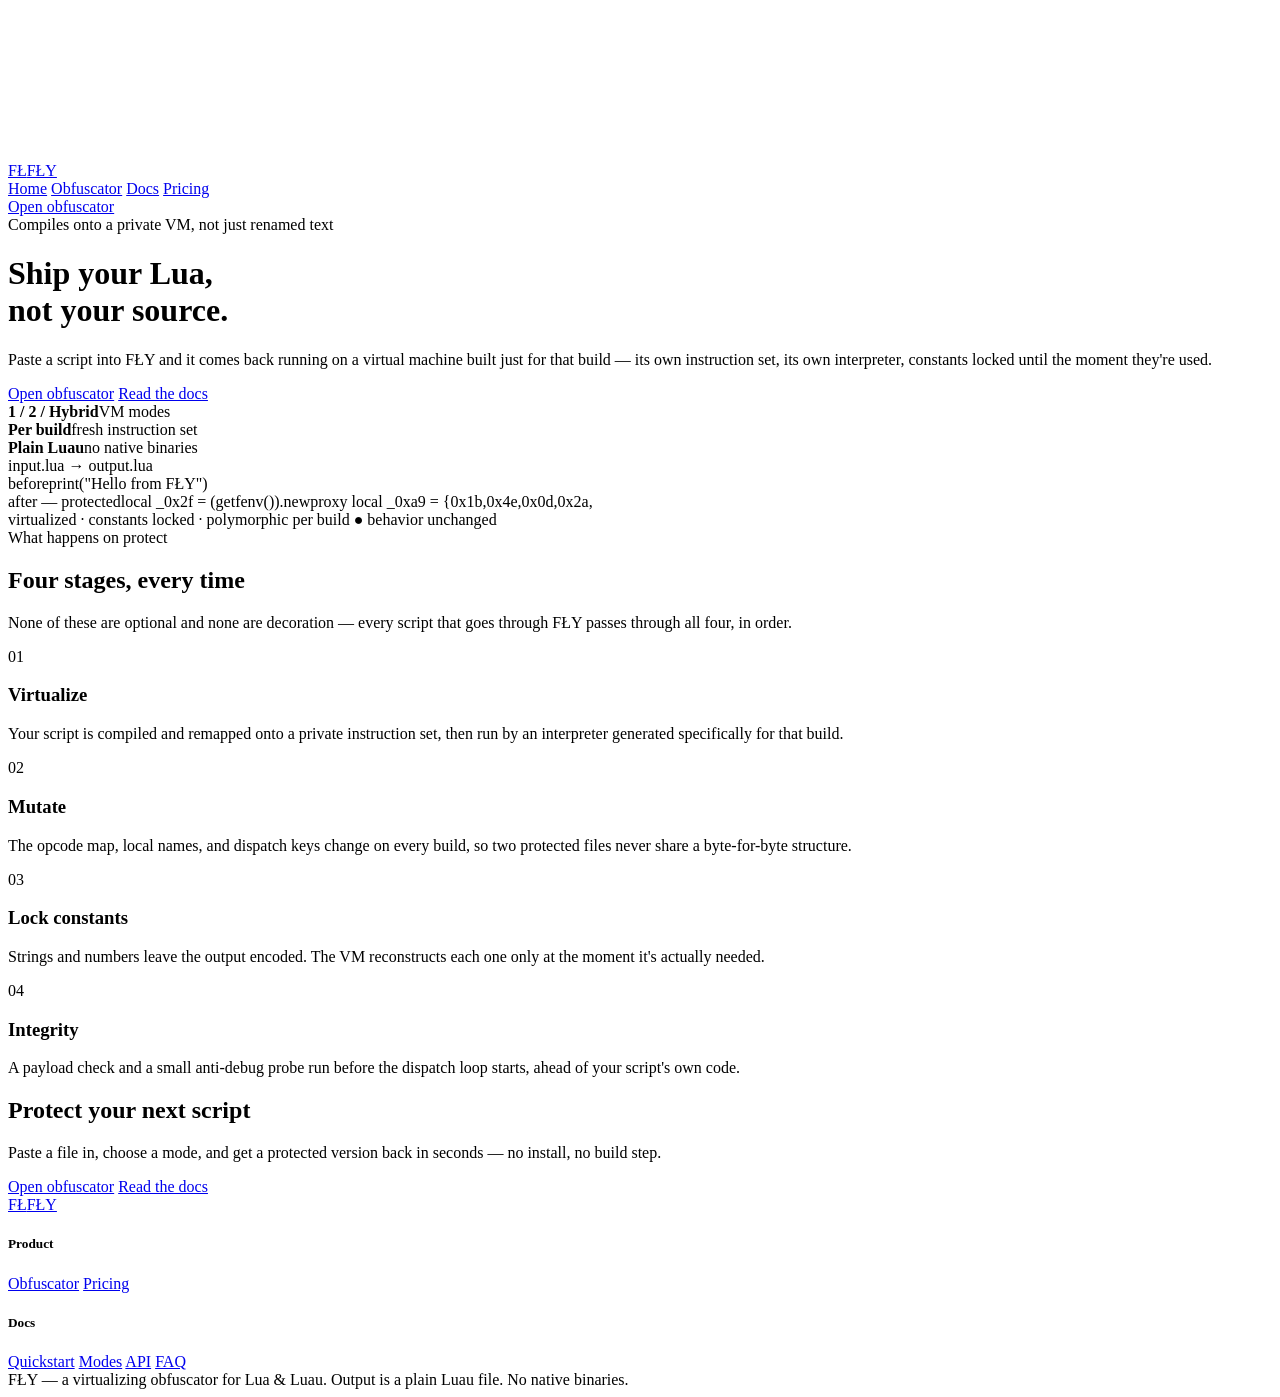
==== commit 9ec3cf62: "Rebuild web/ as multi-page site matching the real obfuscator - Restore the working obfuscator.html +" ====
--- a/web/index.html
+++ b/web/index.html
@@ -3,28 +3,27 @@
 <head>
 <meta charset="utf-8">
 <meta name="viewport" content="width=device-width, initial-scale=1">
-<title>FŁY — a protector for Lua and Luau scripts</title>
-<meta name="description" content="FŁY rewrites your Lua and Luau source before it ships, so the file that leaves your build is unreadable and unmodifiable — without changing how it runs.">
+<title>FŁY — a virtualizing obfuscator for Lua &amp; Luau</title>
+<meta name="description" content="Paste a script, pick a mode, get back a protected one. FŁY compiles Luau onto a private virtual machine so the file you ship can't be read line by line.">
 <link rel="preconnect" href="https://fonts.googleapis.com">
 <link rel="preconnect" href="https://fonts.gstatic.com" crossorigin>
 <link href="https://fonts.googleapis.com/css2?family=Outfit:wght@500;600;700&family=Inter:wght@400;500;600&family=IBM+Plex+Mono:wght@400;500&display=swap" rel="stylesheet">
-<link rel="stylesheet" href="style.css">
+<link rel="stylesheet" href="/style.css">
 </head>
 <body>
+<canvas id="bg-grid" aria-hidden="true"></canvas>
 
 <nav class="nav">
   <div class="nav-inner">
-    <a href="index.html" class="brand"><span class="mark">FŁ</span>FŁY</a>
+    <a href="/home" class="brand"><span class="mark">FŁ</span>FŁY</a>
     <div class="nav-links">
-      <a href="#pipeline">How it works</a>
-      <a href="#techniques">Techniques</a>
-      <a href="#benchmarks">Benchmarks</a>
-      <a href="docs.html">Docs</a>
-      <a href="#faq">FAQ</a>
+      <a href="/home">Home</a>
+      <a href="/obfuscator">Obfuscator</a>
+      <a href="/docs">Docs</a>
+      <a href="/pricing">Pricing</a>
     </div>
     <div class="nav-cta">
-      <a class="btn btn-ghost btn-sm" href="https://github.com/fly7x/luaProtecter" target="_blank" rel="noopener">GitHub</a>
-      <a class="btn btn-primary btn-sm" href="docs.html#installation">Install</a>
+      <a class="btn btn-primary btn-sm" href="/obfuscator">Open obfuscator</a>
     </div>
   </div>
 </nav>
@@ -32,214 +31,68 @@
 <header class="hero">
   <div class="container hero-grid">
     <div>
-      <div class="hero-kicker"><span class="dot"></span>Builds on Roblox's Luau runtime</div>
+      <div class="hero-kicker"><span class="dot"></span>Compiles onto a private VM, not just renamed text</div>
       <h1>Ship your <span class="grad-text">Lua</span>,<br>not your <span class="grad-text">source</span>.</h1>
-      <p class="lead">FŁY is a native protector for Lua and Luau. It takes a readable script and rebuilds it — new control flow, renamed identifiers, encrypted strings — into something that still runs exactly the same, and reveals nothing when it's opened.</p>
+      <p class="lead">Paste a script into FŁY and it comes back running on a virtual machine built just for that build — its own instruction set, its own interpreter, constants locked until the moment they're used.</p>
       <div class="hero-actions">
-        <a class="btn btn-primary" href="docs.html#installation">Read the docs</a>
-        <a class="btn btn-ghost" href="https://github.com/fly7x/luaProtecter" target="_blank" rel="noopener">View source</a>
+        <a class="btn btn-primary" href="/obfuscator">Open obfuscator</a>
+        <a class="btn btn-ghost" href="/docs">Read the docs</a>
       </div>
       <div class="hero-stats">
-        <div class="stat"><b>3</b><span>pipeline stages</span></div>
-        <div class="stat"><b>C++</b><span>native, no runtime dep.</span></div>
-        <div class="stat"><b>CMake</b><span>build, with Docker</span></div>
+        <div class="stat"><b>1 / 2 / Hybrid</b><span>VM modes</span></div>
+        <div class="stat"><b>Per build</b><span>fresh instruction set</span></div>
+        <div class="stat"><b>Plain Luau</b><span>no native binaries</span></div>
       </div>
     </div>
 
     <div class="transform-panel">
       <div class="panel-titlebar">
         <div class="panel-dots"><span></span><span></span><span></span></div>
-        <div class="file">input/script.lua → output/protected.lua</div>
+        <div class="file">input.lua → output.lua</div>
       </div>
       <div class="transform-body">
         <div class="transform-col">
-          <span class="transform-label">before</span><!--
-       --><span><span class="tok-kw">local</span> <span class="tok-fn">Players</span> = <span class="tok-fn">game</span>:<span class="tok-fn">GetService</span>(<span class="tok-str">"Players"</span>)
-<span class="tok-kw">local</span> <span class="tok-fn">coinValue</span> = <span class="tok-num">25</span>
-
-<span class="tok-kw">local</span> <span class="tok-kw">function</span> <span class="tok-fn">awardCoins</span>(player)
-  <span class="tok-kw">local</span> stats = player:<span class="tok-fn">FindFirstChild</span>(<span class="tok-str">"leaderstats"</span>)
-  <span class="tok-kw">if</span> stats <span class="tok-kw">then</span>
-    stats.Coins.Value += coinValue
-  <span class="tok-kw">end</span>
-<span class="tok-kw">end</span>
-
-<span class="tok-fn">Players</span>.PlayerAdded:Connect(awardCoins)</span>
+          <span class="transform-label">before</span><span><span class="tok-fn">print</span>(<span class="tok-str">"Hello from FŁY"</span>)</span>
         </div>
         <div class="transform-col" id="out-code">
-          <span class="transform-label out">after — FŁY protected</span><span id="out-stream"></span><span class="cursor"></span>
+          <span class="transform-label out">after — protected</span><span id="out-stream"></span><span class="cursor"></span>
         </div>
       </div>
       <div class="panel-footer">
-        <span>control flow rebuilt · identifiers renamed · strings encrypted</span>
+        <span>virtualized · constants locked · polymorphic per build</span>
         <span class="ok">● behavior unchanged</span>
       </div>
     </div>
   </div>
 </header>
 
-<div class="strip">
-  <div class="container strip-inner">
-    <span class="label">Reads straight from the repo layout</span>
-    <span class="items">
-      <span>src/transformer.cpp</span>
-      <span>src/obfuscation.cpp</span>
-      <span>src/emitter.cpp</span>
-      <span>include/protector/config.hpp</span>
-      <span>third_party/luau</span>
-    </span>
-  </div>
-</div>
-
 <section id="pipeline">
   <div class="container">
     <div class="section-head">
-      <div class="eyebrow">How it works</div>
-      <h2>One script in, three stages, one protected file out</h2>
-      <p>FŁY is organized the way its source tree is organized: a transform stage, an obfuscation stage, and an emitter that writes the result. Nothing about the order is hidden from you — <code class="inline" style="background:var(--bg-raised);border:1px solid var(--border);padding:2px 6px;border-radius:4px;color:#c4b5fd;">include/protector/config.hpp</code> is where you turn stages on, off, or up.</p>
+      <div class="eyebrow">What happens on protect</div>
+      <h2>Four stages, every time</h2>
+      <p>None of these are optional and none are decoration — every script that goes through FŁY passes through all four, in order.</p>
     </div>
-
-    <div class="pipeline">
-      <div class="pl-card c1">
-        <span class="glyph"></span>
-        <span class="stage-no">stage 1 · src/transformer.cpp</span>
-        <h3>Transform</h3>
-        <p>Your script is parsed and rebuilt as an equivalent program with a different shape: control flow is restructured and the lexical layout you wrote is discarded, while the logic it expresses is kept intact.</p>
+    <div class="steps">
+      <div class="step">
+        <div class="step-num">01</div>
+        <h3>Virtualize</h3>
+        <p>Your script is compiled and remapped onto a private instruction set, then run by an interpreter generated specifically for that build.</p>
       </div>
-      <div class="pl-card c2">
-        <span class="stage-no">stage 2 · src/obfuscation.cpp</span>
-        <h3>Obfuscate</h3>
-        <p>Identifiers, string literals, and constants are replaced and encoded. What's left no longer carries the names and text that made the original easy to read at a glance.</p>
+      <div class="step">
+        <div class="step-num">02</div>
+        <h3>Mutate</h3>
+        <p>The opcode map, local names, and dispatch keys change on every build, so two protected files never share a byte-for-byte structure.</p>
       </div>
-      <div class="arrow-down">↓</div>
-      <div class="pl-card c3">
-        <span class="stage-no">stage 3 · src/emitter.cpp</span>
-        <h3>Emit</h3>
-        <p>The transformed program is written out as a single file — <code class="inline" style="background:var(--bg-inset);border:1px solid var(--border);padding:2px 6px;border-radius:4px;color:#c4b5fd;">output/protected.lua</code> — ready to ship in place of the source it replaced.</p>
+      <div class="step">
+        <div class="step-num">03</div>
+        <h3>Lock constants</h3>
+        <p>Strings and numbers leave the output encoded. The VM reconstructs each one only at the moment it's actually needed.</p>
       </div>
-      <div class="pl-card c4">
-        <span class="glyph"></span>
-        <span class="stage-no">optional · third_party/luau</span>
-        <h3>Luau integration</h3>
-        <p>Add Roblox's Luau as a git submodule and FŁY's CMake build will link against it automatically — the <code class="inline" style="background:var(--bg-raised);border:1px solid var(--border);padding:2px 6px;border-radius:4px;color:#c4b5fd;">USE_LUAU</code> option is on by default, and off cleanly if the submodule isn't present.</p>
-      </div>
-    </div>
-  </div>
-</section>
-
-<section id="techniques">
-  <div class="container">
-    <div class="section-head">
-      <div class="eyebrow">Techniques</div>
-      <h2>What the obfuscation stage actually does</h2>
-      <p>Each technique targets a different way scripts get reverse-engineered — reading the names, reading the strings, or just reading the control flow top to bottom.</p>
-    </div>
-    <div class="tech-grid">
-      <div class="tech-item">
-        <span class="tag">renaming</span>
-        <h4>Identifier stripping</h4>
-        <p>Locals, upvalues, and function names are replaced with short, meaningless symbols, so nothing in the output hints at what a variable was for.</p>
-      </div>
-      <div class="tech-item">
-        <span class="tag">encryption</span>
-        <h4>String encoding</h4>
-        <p>Literal strings — including anything that looks like a key, URL, or message — are encoded at build time and decoded at runtime, never sitting in the file as plain text.</p>
-      </div>
-      <div class="tech-item">
-        <span class="tag">control flow</span>
-        <h4>Flow rebuilding</h4>
-        <p>Branches and loops are re-expressed so the file's structure no longer mirrors your original source, which blunts tools that work by pattern-matching familiar shapes.</p>
-      </div>
-      <div class="tech-item">
-        <span class="tag">constants</span>
-        <h4>Constant masking</h4>
-        <p>Numeric literals are rewritten as small expressions that evaluate to the same value, so a reader can't just scan for the number they're after.</p>
-      </div>
-      <div class="tech-item">
-        <span class="tag">single-file output</span>
-        <h4>Flattened emission</h4>
-        <p>The emitter writes one self-contained file. There's no separate manifest or side-table describing what was renamed to what.</p>
-      </div>
-      <div class="tech-item">
-        <span class="tag">build-time</span>
-        <h4>Zero runtime dependency</h4>
-        <p>Protection happens once, at build time, in a native CMake project. The script you ship needs nothing extra installed to run.</p>
-      </div>
-    </div>
-  </div>
-</section>
-
-<section id="benchmarks">
-  <div class="container bench">
-    <div>
-      <div class="eyebrow">Why it's worth the build step</div>
-      <h2 style="font-family:var(--font-display);font-size:32px;font-weight:600;margin:12px 0 16px;">Readable source is an open door</h2>
-      <p style="color:var(--text-dim);font-size:15.5px;max-width:48ch;">A plain <code class="inline" style="background:var(--bg-raised);border:1px solid var(--border);padding:2px 6px;border-radius:4px;color:#c4b5fd;">.lua</code> file tells a reader almost everything: variable names describe intent, strings reveal endpoints and secrets, and the control flow is laid out exactly as written. Each FŁY stage removes one of those signals.</p>
-    </div>
-    <div class="bench-bars">
-      <div class="bar-row">
-        <div class="bar-label"><span>Variable &amp; function names readable</span><b>before: high</b></div>
-        <div class="bar-track"><div class="bar-fill" style="width:8%"></div></div>
-      </div>
-      <div class="bar-row">
-        <div class="bar-label"><span>Strings &amp; constants visible in plain text</span><b>before: high</b></div>
-        <div class="bar-track"><div class="bar-fill" style="width:5%"></div></div>
-      </div>
-      <div class="bar-row">
-        <div class="bar-label"><span>Control flow matches original source</span><b>before: high</b></div>
-        <div class="bar-track"><div class="bar-fill" style="width:12%"></div></div>
-      </div>
-      <div class="bar-row">
-        <div class="bar-label"><span>Runtime behavior</span><b>unchanged</b></div>
-        <div class="bar-track"><div class="bar-fill" style="width:100%"></div></div>
-      </div>
-      <p style="font-size:12.5px;color:var(--text-faint);margin-top:4px;">Bars show how much of each signal survives after processing — not a benchmark against any specific tool.</p>
-    </div>
-  </div>
-</section>
-
-<section id="install-preview">
-  <div class="container">
-    <div class="section-head">
-      <div class="eyebrow">Get started</div>
-      <h2>Building FŁY takes one submodule and CMake</h2>
-      <p>No package manager, no installer — clone it, optionally wire in Luau, and build.</p>
-    </div>
-    <div class="cli-block">
-      <div class="l">git submodule add https://github.com/Roblox/luau.git third_party/luau</div>
-      <div class="l">mkdir build &amp;&amp; cd build</div>
-      <div class="l">cmake -DUSE_LUAU=ON ..</div>
-      <div class="l">cmake --build .</div>
-      <div class="c"># protected file is written to output/protected.lua</div>
-    </div>
-    <div style="margin-top:24px;">
-      <a class="btn btn-primary" href="docs.html#installation">Full installation guide</a>
-    </div>
-  </div>
-</section>
-
-<section id="faq">
-  <div class="container">
-    <div class="section-head">
-      <div class="eyebrow">FAQ</div>
-      <h2>Before you build</h2>
-    </div>
-    <div class="faq">
-      <div class="faq-item">
-        <h4>Do I need Luau installed to use FŁY?</h4>
-        <p>No. Luau integration is optional and controlled by the <code class="inline">USE_LUAU</code> CMake flag, which defaults to on. If <code class="inline">third_party/luau</code> isn't present, CMake skips the integration and FŁY builds without it.</p>
-      </div>
-      <div class="faq-item">
-        <h4>Does protected output run differently from the original script?</h4>
-        <p>No — every stage is built to preserve behavior. What changes is how the file reads, not what it does when it runs.</p>
-      </div>
-      <div class="faq-item">
-        <h4>Can I run FŁY as part of a build pipeline?</h4>
-        <p>Yes. It's a native CMake project with a Dockerfile included, so it drops into a CI step the same way any other native build tool would.</p>
-      </div>
-      <div class="faq-item">
-        <h4>Is obfuscation reversible?</h4>
-        <p>No obfuscator makes a script impossible to read with enough effort — FŁY's job is to raise the cost of that effort well past what copying a public script would normally take.</p>
+      <div class="step">
+        <div class="step-num">04</div>
+        <h3>Integrity</h3>
+        <p>A payload check and a small anti-debug probe run before the dispatch loop starts, ahead of your script's own code.</p>
       </div>
     </div>
   </div>
@@ -250,11 +103,11 @@
     <div class="cta-band">
       <div>
         <h2>Protect your next script</h2>
-        <p>Clone the repository, point CMake at it, and run your first file through FŁY in a few minutes.</p>
+        <p>Paste a file in, choose a mode, and get a protected version back in seconds — no install, no build step.</p>
       </div>
       <div class="actions">
-        <a class="btn btn-primary" href="docs.html">Read the docs</a>
-        <a class="btn btn-ghost" href="https://github.com/fly7x/luaProtecter" target="_blank" rel="noopener">github.com/fly7x/luaProtecter</a>
+        <a class="btn btn-primary" href="/obfuscator">Open obfuscator</a>
+        <a class="btn btn-ghost" href="/docs">Read the docs</a>
       </div>
     </div>
   </div>
@@ -262,34 +115,81 @@
 
 <footer>
   <div class="container footer-inner">
-    <a href="index.html" class="brand"><span class="mark">FŁ</span>FŁY</a>
+    <a href="/home" class="brand"><span class="mark">FŁ</span>FŁY</a>
     <div class="footer-links">
       <div class="footer-col">
         <h5>Product</h5>
-        <a href="#pipeline">How it works</a>
-        <a href="#techniques">Techniques</a>
-        <a href="#benchmarks">Benchmarks</a>
+        <a href="/obfuscator">Obfuscator</a>
+        <a href="/pricing">Pricing</a>
       </div>
       <div class="footer-col">
         <h5>Docs</h5>
-        <a href="docs.html#installation">Installation</a>
-        <a href="docs.html#build-options">Build options</a>
-        <a href="docs.html#config-reference">Config reference</a>
-        <a href="docs.html#faq">FAQ</a>
-      </div>
-      <div class="footer-col">
-        <h5>Project</h5>
-        <a href="https://github.com/fly7x/luaProtecter" target="_blank" rel="noopener">GitHub</a>
-        <a href="https://github.com/fly7x/luaProtecter/issues" target="_blank" rel="noopener">Issues</a>
+        <a href="/docs#quickstart">Quickstart</a>
+        <a href="/docs#modes">Modes</a>
+        <a href="/docs#api">API</a>
+        <a href="/docs#faq">FAQ</a>
       </div>
     </div>
   </div>
   <div class="container footer-bottom">
-    <span>FŁY — a protector for Lua &amp; Luau.</span>
-    <span>Built on fly7x/luaProtecter.</span>
+    <span>FŁY — a virtualizing obfuscator for Lua &amp; Luau.</span>
+    <span>Output is a plain Luau file. No native binaries.</span>
   </div>
 </footer>
 
-<script src="script.js"></script>
+<script src="/bg.js"></script>
+<script>
+(function () {
+  var target = document.getElementById('out-stream');
+  if (!target) return;
+
+  // Each token is typed in order; cls = null means plain/whitespace text.
+  var tokens = [
+    { t: 'local', c: 'tok-kw' }, { t: ' ', c: null },
+    { t: '_0x2f', c: 'tok-mut' }, { t: ' = ', c: null },
+    { t: '(getfenv()).newproxy\n', c: null },
+    { t: 'local', c: 'tok-kw' }, { t: ' ', c: null },
+    { t: '_0xa9', c: 'tok-mut' }, { t: ' = ', c: null },
+    { t: '{', c: null }, { t: '0x1b', c: 'tok-num' }, { t: ',', c: null }, { t: '0x4e', c: 'tok-num' },
+    { t: ',', c: null }, { t: '0x0d', c: 'tok-num' }, { t: ',', c: null }, { t: '0x2a', c: 'tok-num' }, { t: ',', c: null },
+    { t: '0x77', c: 'tok-num' }, { t: ',', c: null }, { t: '0x3c', c: 'tok-num' }, { t: '}\n', c: null },
+    { t: 'for', c: 'tok-kw' }, { t: ' i=1,#', c: null }, { t: '_0xa9', c: 'tok-mut' }, { t: ' ', c: null },
+    { t: 'do', c: 'tok-kw' }, { t: ' ', c: null }, { t: '_0xa9', c: 'tok-mut' }, { t: '[i]=', c: null },
+    { t: '_0xa9', c: 'tok-mut' }, { t: '[i]~', c: null }, { t: '0x5a', c: 'tok-num' }, { t: ' ', c: null },
+    { t: 'end', c: 'tok-kw' }, { t: '\n', c: null },
+    { t: 'return', c: 'tok-kw' }, { t: ' (loadstring ', c: null }, { t: 'or', c: 'tok-kw' },
+    { t: ' load)(string.char(unpack(', c: null }, { t: '_0xa9', c: 'tok-mut' }, { t: ')))()', c: null }
+  ];
+
+  var ti = 0, ci = 0, speed = 14;
+  function step() {
+    if (ti >= tokens.length) return;
+    var tok = tokens[ti];
+    if (ci === 0) {
+      var span = document.createElement('span');
+      if (tok.c) span.className = tok.c;
+      span.textContent = '';
+      target.appendChild(span);
+    }
+    var current = target.lastChild;
+    ci++;
+    current.textContent = tok.t.slice(0, ci);
+    if (ci >= tok.t.length) { ti++; ci = 0; }
+    window.setTimeout(step, speed);
+  }
+
+  var reduce = window.matchMedia && window.matchMedia('(prefers-reduced-motion: reduce)').matches;
+  if (reduce) {
+    tokens.forEach(function (tok) {
+      var span = document.createElement('span');
+      if (tok.c) span.className = tok.c;
+      span.textContent = tok.t;
+      target.appendChild(span);
+    });
+  } else {
+    window.setTimeout(step, 400);
+  }
+})();
+</script>
 </body>
 </html>
